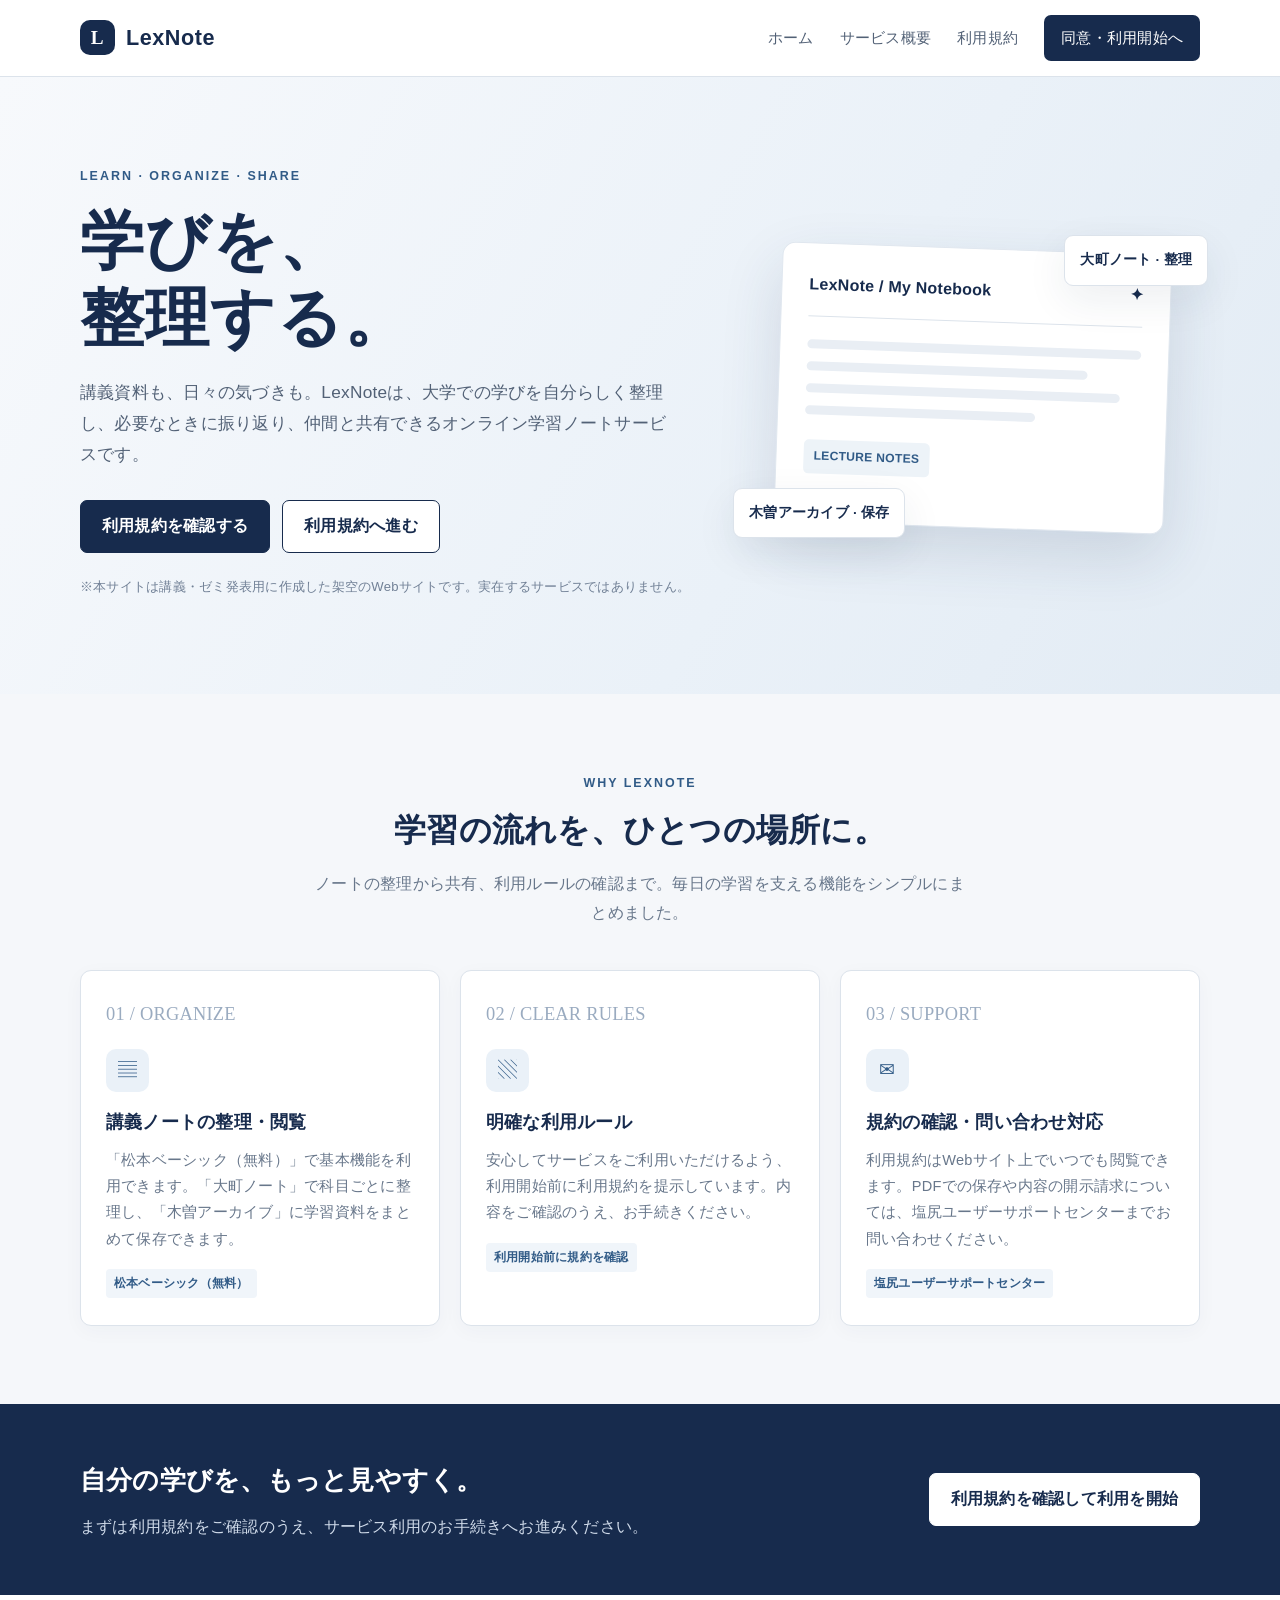
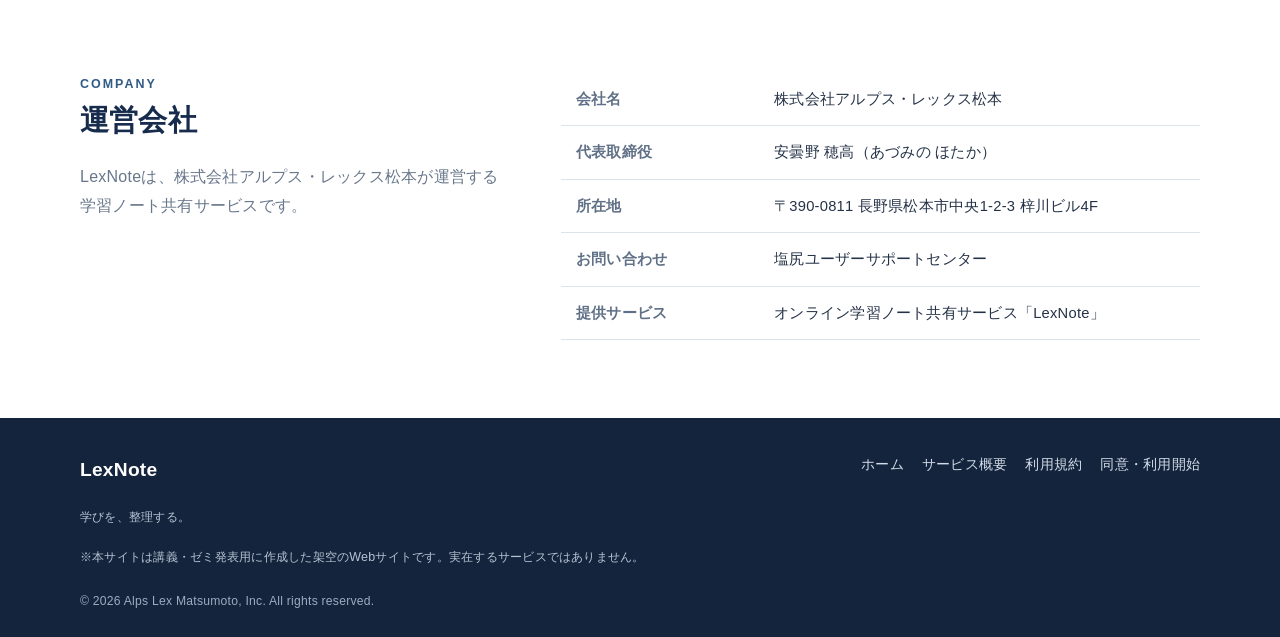
==== index.html @ 50edd8ef "Add files via upload" ====
<!doctype html>
<html lang="ja">
<head>
  <meta charset="utf-8">
  <meta name="viewport" content="width=device-width, initial-scale=1">
  <meta name="description" content="LexNoteは、講義資料や学習ノートを整理・共有できるオンライン学習ノートサービスです。">
  <title>LexNote｜学びを、整理する。</title>
  <link rel="stylesheet" href="./styles.css">
  <script src="./script.js" defer></script>
</head>
<body>
<header class="site-header">
  <div class="container header-inner">
    <a class="brand" href="./index.html" aria-label="LexNote ホーム"><span class="brand-mark">L</span><span>LexNote</span></a>
    <button class="menu-toggle" type="button" aria-expanded="false" aria-label="メニューを開く">メニュー</button>
    <nav class="nav" aria-label="メインナビゲーション">
      <a href="./index.html">ホーム</a><a href="#service">サービス概要</a><a href="./terms.html">利用規約</a><a class="nav-cta" href="./terms.html#consent">同意・利用開始へ</a>
    </nav>
  </div>
</header>

<main>
  <section class="hero">
    <div class="container hero-grid">
      <div>
        <div class="eyebrow">LEARN · ORGANIZE · SHARE</div>
        <h1>学びを、<br>整理する。</h1>
        <p class="hero-copy">講義資料も、日々の気づきも。LexNoteは、大学での学びを自分らしく整理し、必要なときに振り返り、仲間と共有できるオンライン学習ノートサービスです。</p>
        <div class="hero-actions">
          <a class="button button-primary" href="./terms.html">利用規約を確認する</a>
          <a class="button button-secondary" href="./terms.html#consent">利用規約へ進む</a>
        </div>
        <p class="hero-note">※本サイトは講義・ゼミ発表用に作成した架空のWebサイトです。実在するサービスではありません。</p>
      </div>
      <div class="hero-visual" aria-hidden="true">
        <div class="paper-card">
          <div class="paper-top"><span>LexNote / My Notebook</span><span>✦</span></div>
          <div class="paper-lines"><div class="paper-line"></div><div class="paper-line"></div><div class="paper-line"></div><div class="paper-line"></div></div>
          <span class="paper-tag">LECTURE NOTES</span>
        </div>
        <div class="float-chip chip-one">大町ノート · 整理</div>
        <div class="float-chip chip-two">木曽アーカイブ · 保存</div>
      </div>
    </div>
  </section>

  <section class="section" id="service">
    <div class="container">
      <div class="section-heading">
        <div class="eyebrow">WHY LEXNOTE</div>
        <h2>学習の流れを、ひとつの場所に。</h2>
        <p>ノートの整理から共有、利用ルールの確認まで。毎日の学習を支える機能をシンプルにまとめました。</p>
      </div>
      <div class="feature-grid">
        <article class="feature-card">
          <div class="feature-number">01 / ORGANIZE</div><div class="feature-icon">▤</div>
          <h3>講義ノートの整理・閲覧</h3>
          <p>「松本ベーシック（無料）」で基本機能を利用できます。「大町ノート」で科目ごとに整理し、「木曽アーカイブ」に学習資料をまとめて保存できます。</p>
          <span class="mini-label">松本ベーシック（無料）</span>
        </article>
        <article class="feature-card">
          <div class="feature-number">02 / CLEAR RULES</div><div class="feature-icon">▧</div>
          <h3>明確な利用ルール</h3>
          <p>安心してサービスをご利用いただけるよう、利用開始前に利用規約を提示しています。内容をご確認のうえ、お手続きください。</p>
          <span class="mini-label">利用開始前に規約を確認</span>
        </article>
        <article class="feature-card">
          <div class="feature-number">03 / SUPPORT</div><div class="feature-icon">✉</div>
          <h3>規約の確認・問い合わせ対応</h3>
          <p>利用規約はWebサイト上でいつでも閲覧できます。PDFでの保存や内容の開示請求については、塩尻ユーザーサポートセンターまでお問い合わせください。</p>
          <span class="mini-label">塩尻ユーザーサポートセンター</span>
        </article>
      </div>
    </div>
  </section>

  <section class="product-band">
    <div class="container product-band-inner">
      <div><h2>自分の学びを、もっと見やすく。</h2><p>まずは利用規約をご確認のうえ、サービス利用のお手続きへお進みください。</p></div>
      <a class="button" href="./terms.html#consent">利用規約を確認して利用を開始</a>
    </div>
  </section>

  <section class="section company">
    <div class="container company-grid">
      <div><div class="eyebrow">COMPANY</div><h2>運営会社</h2><p class="company-intro">LexNoteは、株式会社アルプス・レックス松本が運営する学習ノート共有サービスです。</p></div>
      <table class="company-table" aria-label="運営会社概要">
        <tr><th>会社名</th><td>株式会社アルプス・レックス松本</td></tr>
        <tr><th>代表取締役</th><td>安曇野 穂高（あづみの ほたか）</td></tr>
        <tr><th>所在地</th><td>〒390-0811 長野県松本市中央1-2-3 梓川ビル4F</td></tr>
        <tr><th>お問い合わせ</th><td>塩尻ユーザーサポートセンター</td></tr>
        <tr><th>提供サービス</th><td>オンライン学習ノート共有サービス「LexNote」</td></tr>
      </table>
    </div>
  </section>
</main>

<footer class="site-footer">
  <div class="container">
    <div class="footer-inner">
      <div><div class="footer-brand">LexNote</div><div class="footer-note">学びを、整理する。</div></div>
      <div class="footer-links"><a href="./index.html">ホーム</a><a href="#service">サービス概要</a><a href="./terms.html">利用規約</a><a href="./terms.html#consent">同意・利用開始</a></div>
    </div>
    <p class="footer-note">※本サイトは講義・ゼミ発表用に作成した架空のWebサイトです。実在するサービスではありません。</p>
    <div class="copyright">© 2026 Alps Lex Matsumoto, Inc. All rights reserved.</div>
  </div>
</footer>
</body>
</html>
---- styles.css ----
:root {
  --navy: #172b4d;
  --blue: #315b87;
  --sky: #eaf1f8;
  --ink: #243247;
  --muted: #68778b;
  --line: #dce3eb;
  --paper: #ffffff;
  --bg: #f5f7fa;
  --accent: #c28a43;
  --shadow: 0 14px 40px rgba(25, 45, 73, .08);
}
* { box-sizing: border-box; }
html { scroll-behavior: smooth; }
body {
  margin: 0; color: var(--ink); background: var(--bg);
  font-family: -apple-system, BlinkMacSystemFont, "Segoe UI", "Noto Sans JP",
    "Hiragino Kaku Gothic ProN", Meiryo, sans-serif;
  line-height: 1.8; letter-spacing: .015em;
}
a { color: inherit; text-decoration: none; }
a:hover { color: var(--blue); }
.container { width: min(1120px, calc(100% - 40px)); margin: 0 auto; }
.site-header {
  background: rgba(255,255,255,.96); border-bottom: 1px solid var(--line);
  position: sticky; top: 0; z-index: 20; backdrop-filter: blur(12px);
}
.header-inner { min-height: 76px; display:flex; align-items:center; justify-content:space-between; gap:24px; }
.brand { display:flex; align-items:center; gap:11px; color:var(--navy); font-weight:800; font-size:1.35rem; letter-spacing:.025em; }
.brand-mark { width:35px; height:35px; display:grid; place-items:center; color:white; background:var(--navy); border-radius:10px; font-family:Georgia,serif; font-size:1.2rem; }
.nav { display:flex; align-items:center; gap:26px; font-size:.91rem; color:#526176; }
.nav a { padding:8px 0; }
.nav .nav-cta { color:white; background:var(--navy); padding:10px 17px; border-radius:7px; }
.menu-toggle { display:none; border:1px solid var(--line); background:white; border-radius:7px; padding:8px 11px; color:var(--navy); }
.notice { color:#526176; background:#f0f4f8; border:1px solid #dce5ee; padding:11px 15px; border-radius:7px; font-size:.83rem; }
.hero { background:linear-gradient(120deg,#f7f9fc 0%,#eaf1f8 62%,#e2ebf4 100%); padding:88px 0 82px; overflow:hidden; }
.hero-grid { display:grid; grid-template-columns:1.15fr .85fr; align-items:center; gap:50px; }
.eyebrow { color:var(--blue); font-size:.78rem; font-weight:800; letter-spacing:.16em; text-transform:uppercase; }
h1 { color:var(--navy); font-size:clamp(2.5rem,5vw,4.25rem); line-height:1.2; letter-spacing:.015em; margin:16px 0 20px; }
.hero-copy { max-width:590px; color:#526176; font-size:1.08rem; }
.hero-actions { display:flex; flex-wrap:wrap; gap:12px; margin:30px 0 22px; }
.button { display:inline-flex; justify-content:center; align-items:center; min-height:48px; padding:11px 21px; border-radius:7px; font-weight:700; border:1px solid var(--navy); transition:.2s ease; cursor:pointer; font:inherit; font-weight:700; }
.button-primary { background:var(--navy); color:white; }
.button-primary:hover { background:#25446e; color:white; transform:translateY(-1px); }
.button-secondary { color:var(--navy); background:white; }
.button-secondary:hover { background:#f5f8fb; }
.hero-note { font-size:.82rem; color:#718096; }
.hero-visual { min-height:350px; position:relative; display:grid; place-items:center; }
.paper-card { position:relative; width:min(100%,390px); min-height:280px; padding:27px; background:white; border:1px solid #e0e7ef; border-radius:13px; box-shadow:0 24px 60px rgba(35,60,91,.14); transform:rotate(2deg); }
.paper-top { display:flex; justify-content:space-between; align-items:center; border-bottom:1px solid var(--line); padding-bottom:16px; color:var(--navy); font-weight:800; }
.paper-lines { margin-top:23px; display:grid; gap:13px; }
.paper-line { height:9px; border-radius:8px; background:#e9eef4; }
.paper-line:nth-child(2) { width:84%; }.paper-line:nth-child(3) { width:94%; }.paper-line:nth-child(4) { width:69%; }
.paper-tag { display:inline-block; margin-top:25px; padding:6px 10px; background:#edf3f8; color:var(--blue); border-radius:5px; font-size:.76rem; font-weight:700; }
.float-chip { position:absolute; background:white; border:1px solid var(--line); border-radius:9px; padding:12px 15px; box-shadow:var(--shadow); color:var(--navy); font-size:.85rem; font-weight:700; }
.chip-one { top:22px; right:-8px; }.chip-two { bottom:25px; left:-12px; }
.section { padding:78px 0; }
.section-heading { text-align:center; margin:0 auto 42px; max-width:650px; }
.section-heading h2 { color:var(--navy); font-size:2rem; margin:8px 0 10px; }
.section-heading p { color:var(--muted); margin:0; }
.feature-grid { display:grid; grid-template-columns:repeat(3,1fr); gap:20px; }
.feature-card { background:white; border:1px solid var(--line); border-radius:11px; padding:27px 25px; box-shadow:0 5px 20px rgba(28,48,75,.035); }
.feature-number { color:#9aabc0; font-family:Georgia,serif; font-size:1.15rem; }
.feature-icon { width:43px; height:43px; display:grid; place-items:center; border-radius:10px; background:var(--sky); color:var(--blue); margin:18px 0 14px; font-size:1.2rem; }
.feature-card h3 { color:var(--navy); margin:0 0 9px; font-size:1.12rem; }
.feature-card p { color:var(--muted); font-size:.91rem; margin:0; }
.feature-card .mini-label { display:inline-block; margin-top:17px; color:var(--blue); background:#f0f5fa; border-radius:4px; padding:4px 8px; font-size:.75rem; font-weight:700; }
.product-band { background:var(--navy); color:white; padding:53px 0; }
.product-band-inner { display:flex; align-items:center; justify-content:space-between; gap:30px; }
.product-band h2 { margin:0 0 8px; font-size:1.65rem; }.product-band p { margin:0; color:#d0dbea; }
.product-band .button { background:white; color:var(--navy); border-color:white; white-space:nowrap; }
.company { background:white; }
.company-grid { display:grid; grid-template-columns:.8fr 1.2fr; gap:55px; align-items:start; }
.company h2 { color:var(--navy); font-size:1.8rem; margin:0 0 12px; }
.company-intro { color:var(--muted); }
.company-table { width:100%; border-collapse:collapse; font-size:.92rem; }
.company-table th,.company-table td { padding:13px 15px; border-bottom:1px solid var(--line); text-align:left; vertical-align:top; }
.company-table th { width:31%; color:#607086; font-weight:600; }
.site-footer { background:#14243d; color:#d3dce8; padding:35px 0 25px; }
.footer-inner { display:flex; justify-content:space-between; gap:30px; align-items:flex-start; }
.footer-brand { color:white; font-size:1.2rem; font-weight:800; }
.footer-links { display:flex; flex-wrap:wrap; gap:18px; font-size:.85rem; }
.footer-note { color:#b7c3d2; font-size:.78rem; margin:18px 0 0; }
.copyright { color:#9cacc0; font-size:.76rem; margin-top:22px; }
.page-hero { background:linear-gradient(120deg,#f3f6fa,#e8eff6); padding:46px 0 38px; border-bottom:1px solid var(--line); }
.page-hero h1 { font-size:2.3rem; margin:5px 0 8px; }
.breadcrumb { font-size:.8rem; color:#75849a; margin-bottom:13px; }
.terms-wrap { padding:38px 0 76px; }
.terms-layout { display:grid; grid-template-columns:245px minmax(0,1fr); gap:25px; align-items:start; }
.terms-sidebar { position:sticky; top:100px; background:white; border:1px solid var(--line); border-radius:9px; padding:19px; }
.terms-sidebar h2 { font-size:.9rem; color:var(--navy); margin:0 0 12px; }
.terms-sidebar a { display:block; padding:5px 0; font-size:.82rem; color:#65758a; }
.terms-sidebar a:hover { color:var(--blue); }
.terms-document { background:white; border:1px solid var(--line); border-radius:9px; padding:clamp(22px,4vw,48px); box-shadow:0 5px 24px rgba(28,48,75,.035); }
.terms-intro { color:#5f6f84; font-size:.91rem; border-bottom:1px solid var(--line); padding-bottom:23px; margin-bottom:27px; }
.terms-meta { display:flex; flex-wrap:wrap; gap:12px 28px; color:#69798d; font-size:.82rem; margin-top:15px; }
.terms-article { margin:0 0 27px; scroll-margin-top:105px; }
.terms-article h2 { font-size:1.08rem; color:var(--navy); margin:0 0 12px; padding:0 0 9px; border-bottom:1px solid #e7ecf2; }
.terms-article p { font-size:.91rem; margin:8px 0; line-height:2; text-align:justify; }
.terms-article ol { padding-left:1.6em; margin:7px 0; }
.terms-article li { font-size:.91rem; line-height:2; padding-left:3px; margin:4px 0; text-align:justify; }
.consent-box { margin-top:42px; border:1px solid #cbd8e5; background:#f7f9fc; border-radius:10px; padding:26px; scroll-margin-top:100px; }
.consent-box h2 { margin:0 0 9px; color:var(--navy); font-size:1.2rem; }
.consent-copy { color:#586a80; font-size:.9rem; margin:0 0 17px; }
.consent-row { display:flex; flex-wrap:wrap; gap:17px; align-items:center; }
.check-label { display:flex; align-items:flex-start; gap:10px; font-size:.9rem; font-weight:600; cursor:pointer; }
.check-label input { width:19px; height:19px; margin:3px 0 0; accent-color:var(--navy); flex:0 0 auto; }
.consent-message { display:none; margin-top:17px; padding:12px 14px; border-radius:6px; font-size:.88rem; }
.consent-message.is-visible { display:block; }
.consent-message.is-error { background:#fff1ef; color:#a43e32; border:1px solid #f0c9c3; }
.consent-message.is-success { background:#edf7f0; color:#28613d; border:1px solid #c8e5d0; }
.small-print { color:#7b899a; font-size:.78rem; margin:14px 0 0; }
@media (max-width: 800px) {
  .nav { gap:15px; font-size:.84rem; }
  .hero-grid { grid-template-columns:1fr; gap:20px; }
  .hero { padding:65px 0 48px; }.hero-visual { min-height:300px; }
  .feature-grid { grid-template-columns:1fr; }
  .company-grid { grid-template-columns:1fr; gap:20px; }
  .terms-layout { grid-template-columns:1fr; }
  .terms-sidebar { position:static; display:grid; grid-template-columns:repeat(2,1fr); gap:0 15px; }
  .terms-sidebar h2 { grid-column:1/-1; }
}
@media (max-width: 620px) {
  .container { width:min(100% - 28px,1120px); }
  .header-inner { min-height:66px; flex-wrap:wrap; padding:10px 0; }
  .menu-toggle { display:block; }
  .nav { display:none; width:100%; flex-direction:column; align-items:stretch; gap:4px; padding:8px 0 12px; }
  .nav.is-open { display:flex; }
  .nav a { padding:9px 5px; }.nav .nav-cta { text-align:center; }
  .hero { padding:51px 0 43px; }.hero-visual { min-height:270px; }
  .paper-card { width:88%; min-height:240px; padding:21px; }.chip-one { right:0; }.chip-two { left:0; }
  .section { padding:57px 0; }.section-heading h2 { font-size:1.65rem; }
  .product-band-inner,.footer-inner { flex-direction:column; align-items:flex-start; }
  .product-band .button { white-space:normal; }
  .page-hero h1 { font-size:1.85rem; }
  .terms-sidebar { grid-template-columns:1fr 1fr; padding:15px; }
  .terms-document { padding:20px 17px; }
  .terms-article p,.terms-article li { font-size:.88rem; }
  .consent-row { align-items:stretch; flex-direction:column; }
  .consent-row .button { width:100%; }
}
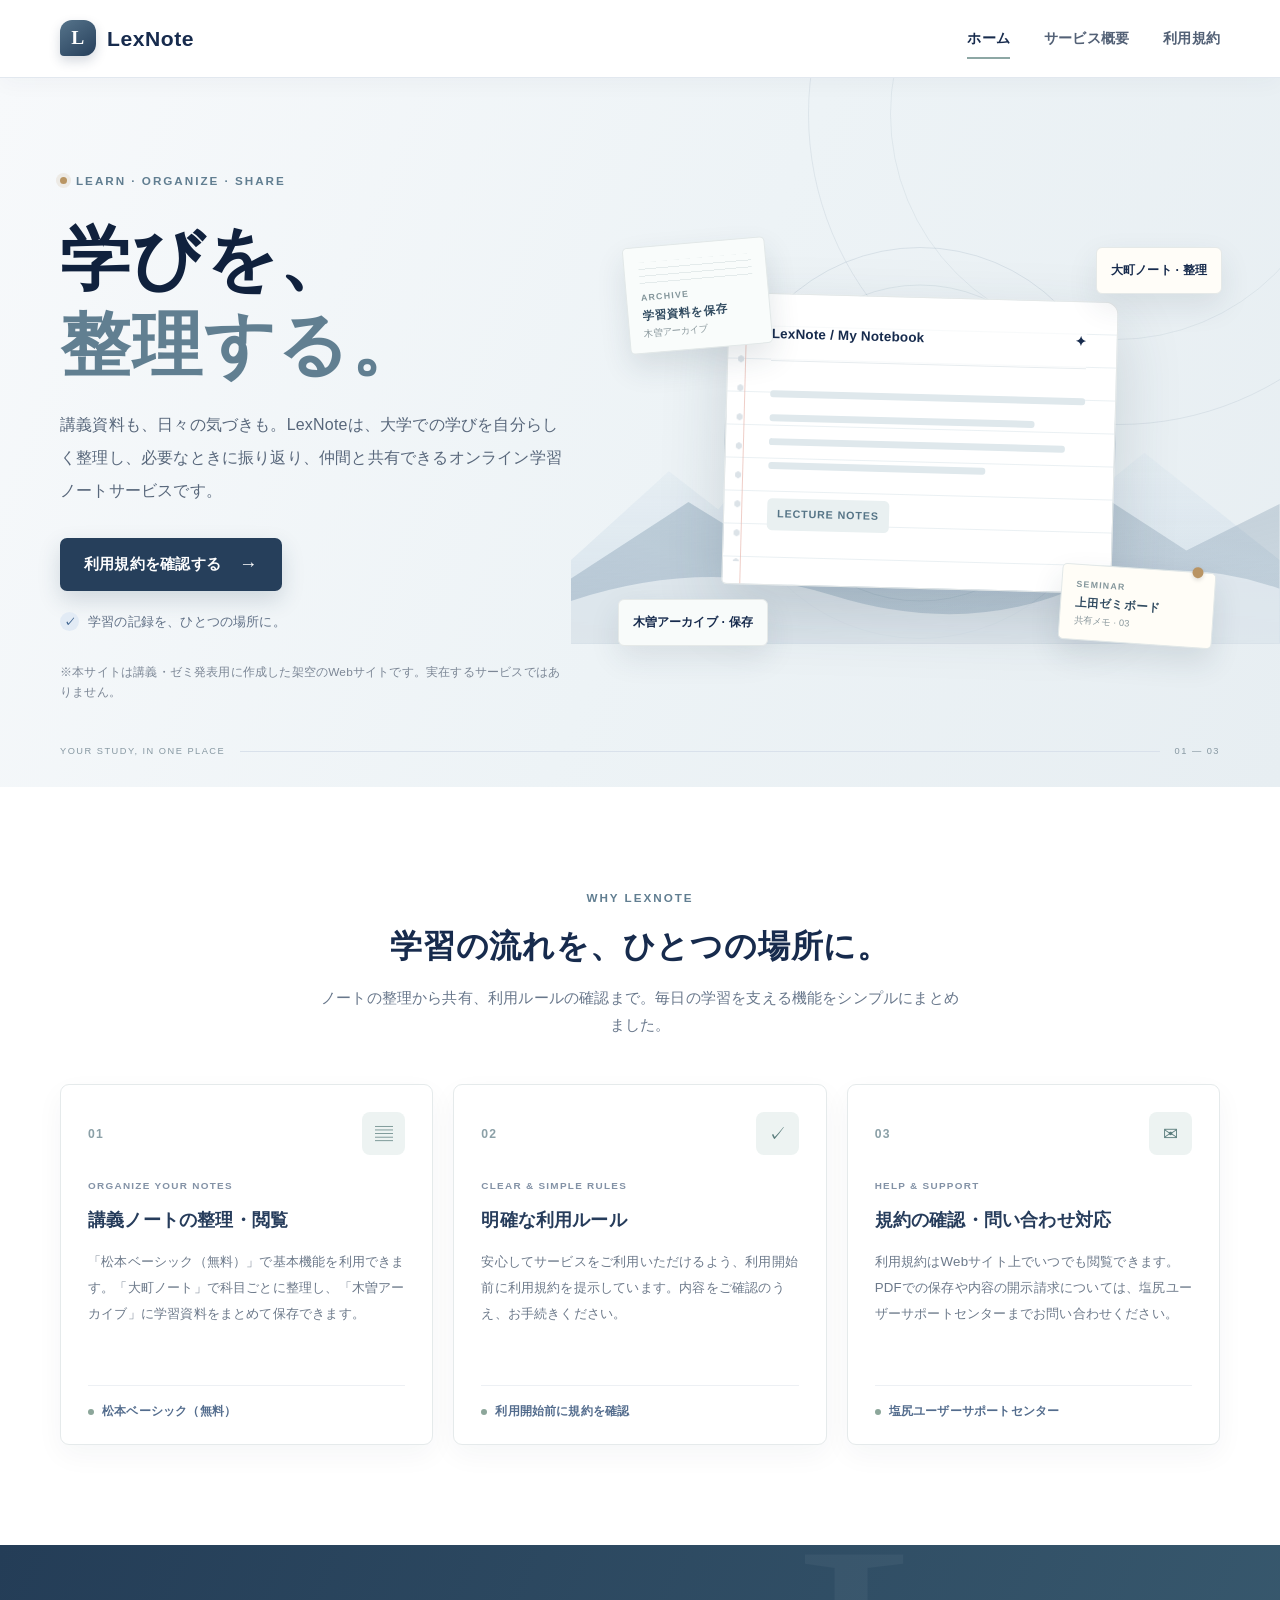
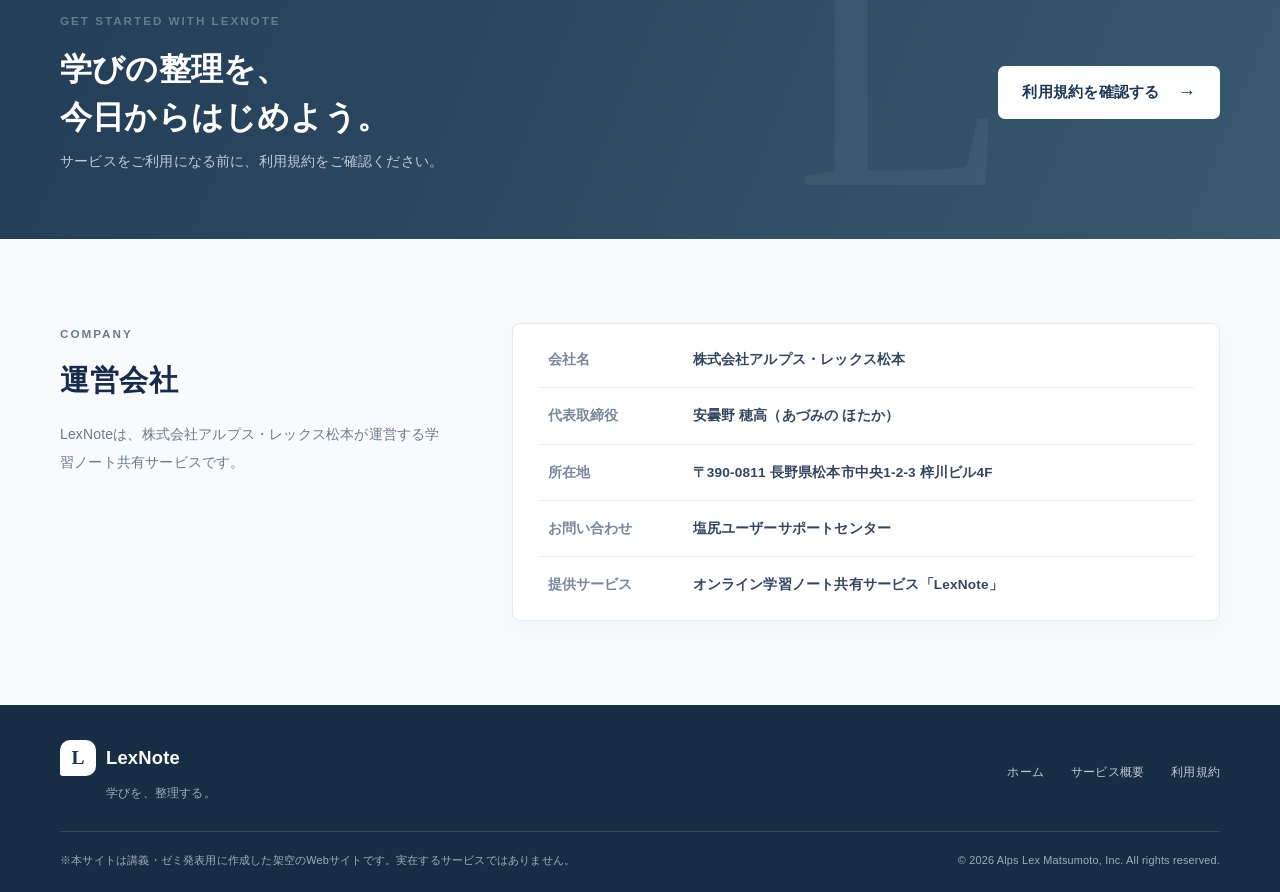
==== commit 6a3901c4: "Add files via upload" ====
--- a/index.html
+++ b/index.html
@@ -3,6 +3,7 @@
 <head>
   <meta charset="utf-8">
   <meta name="viewport" content="width=device-width, initial-scale=1">
+  <meta name="theme-color" content="#172b4d">
   <meta name="description" content="LexNoteは、講義資料や学習ノートを整理・共有できるオンライン学習ノートサービスです。">
   <title>LexNote｜学びを、整理する。</title>
   <link rel="stylesheet" href="./styles.css">
@@ -11,10 +12,16 @@
 <body>
 <header class="site-header">
   <div class="container header-inner">
-    <a class="brand" href="./index.html" aria-label="LexNote ホーム"><span class="brand-mark">L</span><span>LexNote</span></a>
-    <button class="menu-toggle" type="button" aria-expanded="false" aria-label="メニューを開く">メニュー</button>
-    <nav class="nav" aria-label="メインナビゲーション">
-      <a href="./index.html">ホーム</a><a href="#service">サービス概要</a><a href="./terms.html">利用規約</a><a class="nav-cta" href="./terms.html#consent">同意・利用開始へ</a>
+    <a class="brand" href="./index.html" aria-label="LexNote ホーム">
+      <span class="brand-mark" aria-hidden="true">L</span><span>LexNote</span>
+    </a>
+    <button class="menu-toggle" type="button" aria-expanded="false" aria-controls="primary-nav" aria-label="メニューを開く">
+      <span></span><span></span><span></span>
+    </button>
+    <nav class="nav" id="primary-nav" aria-label="メインナビゲーション">
+      <a class="active" href="./index.html">ホーム</a>
+      <a href="#service">サービス概要</a>
+      <a href="./terms.html">利用規約</a>
     </nav>
   </div>
 </header>
@@ -22,87 +29,108 @@
 <main>
   <section class="hero">
     <div class="container hero-grid">
-      <div>
-        <div class="eyebrow">LEARN · ORGANIZE · SHARE</div>
-        <h1>学びを、<br>整理する。</h1>
+      <div class="hero-content">
+        <div class="eyebrow"><span class="eyebrow-dot"></span> LEARN · ORGANIZE · SHARE</div>
+        <h1>学びを、<br><span>整理する。</span></h1>
         <p class="hero-copy">講義資料も、日々の気づきも。LexNoteは、大学での学びを自分らしく整理し、必要なときに振り返り、仲間と共有できるオンライン学習ノートサービスです。</p>
         <div class="hero-actions">
-          <a class="button button-primary" href="./terms.html">利用規約を確認する</a>
-          <a class="button button-secondary" href="./terms.html#consent">利用規約へ進む</a>
+          <a class="button button-primary" href="./terms.html">利用規約を確認する <span aria-hidden="true">→</span></a>
         </div>
+        <div class="hero-trust"><span class="trust-icon">✓</span><span>学習の記録を、ひとつの場所に。</span></div>
         <p class="hero-note">※本サイトは講義・ゼミ発表用に作成した架空のWebサイトです。実在するサービスではありません。</p>
       </div>
+
       <div class="hero-visual" aria-hidden="true">
+        <svg class="mountain-art" viewBox="0 0 760 390" role="presentation" focusable="false" aria-hidden="true">
+          <defs>
+            <linearGradient id="mountainSky" x1="0" y1="0" x2="0" y2="1"><stop offset="0" stop-color="#dce8f2" stop-opacity=".18"/><stop offset="1" stop-color="#b9cddd" stop-opacity=".52"/></linearGradient>
+            <linearGradient id="mountainFront" x1="0" y1="0" x2="1" y2="1"><stop offset="0" stop-color="#829eb5" stop-opacity=".48"/><stop offset="1" stop-color="#58758e" stop-opacity=".2"/></linearGradient>
+          </defs>
+          <path d="M0 300 105 205 158 246 270 105 355 210 430 145 535 250 615 185 760 300V390H0Z" fill="url(#mountainSky)"/>
+          <path d="m208 166 62-61 49 60-34-15-17 19-18-13-17 17z" fill="#fff" opacity=".76"/>
+          <path d="M0 320 126 238 204 286 330 190 430 278 540 212 660 290 760 240V390H0Z" fill="url(#mountainFront)"/>
+          <path d="M0 344q145-48 280-6t250-3 230-4v59H0Z" fill="#e7eef3" opacity=".78"/>
+        </svg>
         <div class="paper-card">
           <div class="paper-top"><span>LexNote / My Notebook</span><span>✦</span></div>
           <div class="paper-lines"><div class="paper-line"></div><div class="paper-line"></div><div class="paper-line"></div><div class="paper-line"></div></div>
           <span class="paper-tag">LECTURE NOTES</span>
         </div>
+        <div class="mini-note mini-note-one"><span class="mini-note-pin"></span><small>SEMINAR</small><strong>上田ゼミボード</strong><i>共有メモ · 03</i></div>
+        <div class="mini-note mini-note-two"><span class="mini-note-lines"></span><small>ARCHIVE</small><strong>学習資料を保存</strong><i>木曽アーカイブ</i></div>
         <div class="float-chip chip-one">大町ノート · 整理</div>
         <div class="float-chip chip-two">木曽アーカイブ · 保存</div>
       </div>
     </div>
+    <div class="hero-bottom container"><span>YOUR STUDY, IN ONE PLACE</span><span class="hero-bottom-line"></span><span>01 — 03</span></div>
   </section>
 
-  <section class="section" id="service">
+  <section class="section service-section" id="service">
     <div class="container">
       <div class="section-heading">
         <div class="eyebrow">WHY LEXNOTE</div>
-        <h2>学習の流れを、ひとつの場所に。</h2>
+        <h2>学習の流れを、<br class="mobile-break">ひとつの場所に。</h2>
         <p>ノートの整理から共有、利用ルールの確認まで。毎日の学習を支える機能をシンプルにまとめました。</p>
       </div>
       <div class="feature-grid">
         <article class="feature-card">
-          <div class="feature-number">01 / ORGANIZE</div><div class="feature-icon">▤</div>
+          <div class="feature-top"><span class="feature-number">01</span><span class="feature-icon">▤</span></div>
+          <div class="feature-kicker">ORGANIZE YOUR NOTES</div>
           <h3>講義ノートの整理・閲覧</h3>
           <p>「松本ベーシック（無料）」で基本機能を利用できます。「大町ノート」で科目ごとに整理し、「木曽アーカイブ」に学習資料をまとめて保存できます。</p>
-          <span class="mini-label">松本ベーシック（無料）</span>
+          <div class="feature-footer"><span class="feature-dot"></span> 松本ベーシック（無料）</div>
         </article>
         <article class="feature-card">
-          <div class="feature-number">02 / CLEAR RULES</div><div class="feature-icon">▧</div>
+          <div class="feature-top"><span class="feature-number">02</span><span class="feature-icon">✓</span></div>
+          <div class="feature-kicker">CLEAR & SIMPLE RULES</div>
           <h3>明確な利用ルール</h3>
           <p>安心してサービスをご利用いただけるよう、利用開始前に利用規約を提示しています。内容をご確認のうえ、お手続きください。</p>
-          <span class="mini-label">利用開始前に規約を確認</span>
+          <div class="feature-footer"><span class="feature-dot"></span> 利用開始前に規約を確認</div>
         </article>
         <article class="feature-card">
-          <div class="feature-number">03 / SUPPORT</div><div class="feature-icon">✉</div>
+          <div class="feature-top"><span class="feature-number">03</span><span class="feature-icon">✉</span></div>
+          <div class="feature-kicker">HELP & SUPPORT</div>
           <h3>規約の確認・問い合わせ対応</h3>
           <p>利用規約はWebサイト上でいつでも閲覧できます。PDFでの保存や内容の開示請求については、塩尻ユーザーサポートセンターまでお問い合わせください。</p>
-          <span class="mini-label">塩尻ユーザーサポートセンター</span>
+          <div class="feature-footer"><span class="feature-dot"></span> 塩尻ユーザーサポートセンター</div>
         </article>
       </div>
     </div>
   </section>
 
-  <section class="product-band">
-    <div class="container product-band-inner">
-      <div><h2>自分の学びを、もっと見やすく。</h2><p>まずは利用規約をご確認のうえ、サービス利用のお手続きへお進みください。</p></div>
-      <a class="button" href="./terms.html#consent">利用規約を確認して利用を開始</a>
+  <section class="cta-section">
+    <div class="container cta-inner">
+      <div><div class="eyebrow eyebrow-light">GET STARTED WITH LEXNOTE</div><h2>学びの整理を、<br>今日からはじめよう。</h2><p>サービスをご利用になる前に、利用規約をご確認ください。</p></div>
+      <a class="button button-white" href="./terms.html">利用規約を確認する <span aria-hidden="true">→</span></a>
+      <div class="cta-decoration" aria-hidden="true">L</div>
     </div>
   </section>
 
-  <section class="section company">
+  <section class="section company-section" id="company">
     <div class="container company-grid">
-      <div><div class="eyebrow">COMPANY</div><h2>運営会社</h2><p class="company-intro">LexNoteは、株式会社アルプス・レックス松本が運営する学習ノート共有サービスです。</p></div>
-      <table class="company-table" aria-label="運営会社概要">
-        <tr><th>会社名</th><td>株式会社アルプス・レックス松本</td></tr>
-        <tr><th>代表取締役</th><td>安曇野 穂高（あづみの ほたか）</td></tr>
-        <tr><th>所在地</th><td>〒390-0811 長野県松本市中央1-2-3 梓川ビル4F</td></tr>
-        <tr><th>お問い合わせ</th><td>塩尻ユーザーサポートセンター</td></tr>
-        <tr><th>提供サービス</th><td>オンライン学習ノート共有サービス「LexNote」</td></tr>
-      </table>
+      <div class="company-heading"><div class="eyebrow">COMPANY</div><h2>運営会社</h2><p>LexNoteは、株式会社アルプス・レックス松本が運営する学習ノート共有サービスです。</p></div>
+      <div class="company-table-wrap">
+        <table class="company-table" aria-label="運営会社概要">
+          <tbody>
+            <tr><th scope="row">会社名</th><td>株式会社アルプス・レックス松本</td></tr>
+            <tr><th scope="row">代表取締役</th><td>安曇野 穂高（あづみの ほたか）</td></tr>
+            <tr><th scope="row">所在地</th><td>〒390-0811 長野県松本市中央1-2-3 梓川ビル4F</td></tr>
+            <tr><th scope="row">お問い合わせ</th><td>塩尻ユーザーサポートセンター</td></tr>
+            <tr><th scope="row">提供サービス</th><td>オンライン学習ノート共有サービス「LexNote」</td></tr>
+          </tbody>
+        </table>
+      </div>
     </div>
   </section>
 </main>
 
 <footer class="site-footer">
   <div class="container">
-    <div class="footer-inner">
-      <div><div class="footer-brand">LexNote</div><div class="footer-note">学びを、整理する。</div></div>
-      <div class="footer-links"><a href="./index.html">ホーム</a><a href="#service">サービス概要</a><a href="./terms.html">利用規約</a><a href="./terms.html#consent">同意・利用開始</a></div>
+    <div class="footer-main">
+      <div><a class="footer-brand" href="./index.html"><span class="brand-mark">L</span> LexNote</a><p class="footer-tagline">学びを、整理する。</p></div>
+      <div class="footer-links"><a href="./index.html">ホーム</a><a href="./index.html#service">サービス概要</a><a href="./terms.html">利用規約</a></div>
     </div>
-    <p class="footer-note">※本サイトは講義・ゼミ発表用に作成した架空のWebサイトです。実在するサービスではありません。</p>
-    <div class="copyright">© 2026 Alps Lex Matsumoto, Inc. All rights reserved.</div>
+    <div class="footer-bottom"><p>※本サイトは講義・ゼミ発表用に作成した架空のWebサイトです。実在するサービスではありません。</p><span>© 2026 Alps Lex Matsumoto, Inc. All rights reserved.</span></div>
   </div>
 </footer>
 </body>
--- a/styles.css
+++ b/styles.css
@@ -1,141 +1,259 @@
 :root {
-  --navy: #172b4d;
-  --blue: #315b87;
-  --sky: #eaf1f8;
-  --ink: #243247;
-  --muted: #68778b;
-  --line: #dce3eb;
-  --paper: #ffffff;
-  --bg: #f5f7fa;
-  --accent: #c28a43;
-  --shadow: 0 14px 40px rgba(25, 45, 73, .08);
-}
-* { box-sizing: border-box; }
-html { scroll-behavior: smooth; }
-body {
-  margin: 0; color: var(--ink); background: var(--bg);
-  font-family: -apple-system, BlinkMacSystemFont, "Segoe UI", "Noto Sans JP",
-    "Hiragino Kaku Gothic ProN", Meiryo, sans-serif;
-  line-height: 1.8; letter-spacing: .015em;
-}
-a { color: inherit; text-decoration: none; }
-a:hover { color: var(--blue); }
-.container { width: min(1120px, calc(100% - 40px)); margin: 0 auto; }
-.site-header {
-  background: rgba(255,255,255,.96); border-bottom: 1px solid var(--line);
-  position: sticky; top: 0; z-index: 20; backdrop-filter: blur(12px);
-}
-.header-inner { min-height: 76px; display:flex; align-items:center; justify-content:space-between; gap:24px; }
-.brand { display:flex; align-items:center; gap:11px; color:var(--navy); font-weight:800; font-size:1.35rem; letter-spacing:.025em; }
-.brand-mark { width:35px; height:35px; display:grid; place-items:center; color:white; background:var(--navy); border-radius:10px; font-family:Georgia,serif; font-size:1.2rem; }
-.nav { display:flex; align-items:center; gap:26px; font-size:.91rem; color:#526176; }
-.nav a { padding:8px 0; }
-.nav .nav-cta { color:white; background:var(--navy); padding:10px 17px; border-radius:7px; }
-.menu-toggle { display:none; border:1px solid var(--line); background:white; border-radius:7px; padding:8px 11px; color:var(--navy); }
-.notice { color:#526176; background:#f0f4f8; border:1px solid #dce5ee; padding:11px 15px; border-radius:7px; font-size:.83rem; }
-.hero { background:linear-gradient(120deg,#f7f9fc 0%,#eaf1f8 62%,#e2ebf4 100%); padding:88px 0 82px; overflow:hidden; }
-.hero-grid { display:grid; grid-template-columns:1.15fr .85fr; align-items:center; gap:50px; }
-.eyebrow { color:var(--blue); font-size:.78rem; font-weight:800; letter-spacing:.16em; text-transform:uppercase; }
-h1 { color:var(--navy); font-size:clamp(2.5rem,5vw,4.25rem); line-height:1.2; letter-spacing:.015em; margin:16px 0 20px; }
-.hero-copy { max-width:590px; color:#526176; font-size:1.08rem; }
-.hero-actions { display:flex; flex-wrap:wrap; gap:12px; margin:30px 0 22px; }
-.button { display:inline-flex; justify-content:center; align-items:center; min-height:48px; padding:11px 21px; border-radius:7px; font-weight:700; border:1px solid var(--navy); transition:.2s ease; cursor:pointer; font:inherit; font-weight:700; }
-.button-primary { background:var(--navy); color:white; }
-.button-primary:hover { background:#25446e; color:white; transform:translateY(-1px); }
-.button-secondary { color:var(--navy); background:white; }
-.button-secondary:hover { background:#f5f8fb; }
-.hero-note { font-size:.82rem; color:#718096; }
-.hero-visual { min-height:350px; position:relative; display:grid; place-items:center; }
-.paper-card { position:relative; width:min(100%,390px); min-height:280px; padding:27px; background:white; border:1px solid #e0e7ef; border-radius:13px; box-shadow:0 24px 60px rgba(35,60,91,.14); transform:rotate(2deg); }
-.paper-top { display:flex; justify-content:space-between; align-items:center; border-bottom:1px solid var(--line); padding-bottom:16px; color:var(--navy); font-weight:800; }
-.paper-lines { margin-top:23px; display:grid; gap:13px; }
-.paper-line { height:9px; border-radius:8px; background:#e9eef4; }
-.paper-line:nth-child(2) { width:84%; }.paper-line:nth-child(3) { width:94%; }.paper-line:nth-child(4) { width:69%; }
-.paper-tag { display:inline-block; margin-top:25px; padding:6px 10px; background:#edf3f8; color:var(--blue); border-radius:5px; font-size:.76rem; font-weight:700; }
-.float-chip { position:absolute; background:white; border:1px solid var(--line); border-radius:9px; padding:12px 15px; box-shadow:var(--shadow); color:var(--navy); font-size:.85rem; font-weight:700; }
-.chip-one { top:22px; right:-8px; }.chip-two { bottom:25px; left:-12px; }
-.section { padding:78px 0; }
-.section-heading { text-align:center; margin:0 auto 42px; max-width:650px; }
-.section-heading h2 { color:var(--navy); font-size:2rem; margin:8px 0 10px; }
-.section-heading p { color:var(--muted); margin:0; }
-.feature-grid { display:grid; grid-template-columns:repeat(3,1fr); gap:20px; }
-.feature-card { background:white; border:1px solid var(--line); border-radius:11px; padding:27px 25px; box-shadow:0 5px 20px rgba(28,48,75,.035); }
-.feature-number { color:#9aabc0; font-family:Georgia,serif; font-size:1.15rem; }
-.feature-icon { width:43px; height:43px; display:grid; place-items:center; border-radius:10px; background:var(--sky); color:var(--blue); margin:18px 0 14px; font-size:1.2rem; }
-.feature-card h3 { color:var(--navy); margin:0 0 9px; font-size:1.12rem; }
-.feature-card p { color:var(--muted); font-size:.91rem; margin:0; }
-.feature-card .mini-label { display:inline-block; margin-top:17px; color:var(--blue); background:#f0f5fa; border-radius:4px; padding:4px 8px; font-size:.75rem; font-weight:700; }
-.product-band { background:var(--navy); color:white; padding:53px 0; }
-.product-band-inner { display:flex; align-items:center; justify-content:space-between; gap:30px; }
-.product-band h2 { margin:0 0 8px; font-size:1.65rem; }.product-band p { margin:0; color:#d0dbea; }
-.product-band .button { background:white; color:var(--navy); border-color:white; white-space:nowrap; }
-.company { background:white; }
-.company-grid { display:grid; grid-template-columns:.8fr 1.2fr; gap:55px; align-items:start; }
-.company h2 { color:var(--navy); font-size:1.8rem; margin:0 0 12px; }
-.company-intro { color:var(--muted); }
-.company-table { width:100%; border-collapse:collapse; font-size:.92rem; }
-.company-table th,.company-table td { padding:13px 15px; border-bottom:1px solid var(--line); text-align:left; vertical-align:top; }
-.company-table th { width:31%; color:#607086; font-weight:600; }
-.site-footer { background:#14243d; color:#d3dce8; padding:35px 0 25px; }
-.footer-inner { display:flex; justify-content:space-between; gap:30px; align-items:flex-start; }
-.footer-brand { color:white; font-size:1.2rem; font-weight:800; }
-.footer-links { display:flex; flex-wrap:wrap; gap:18px; font-size:.85rem; }
-.footer-note { color:#b7c3d2; font-size:.78rem; margin:18px 0 0; }
-.copyright { color:#9cacc0; font-size:.76rem; margin-top:22px; }
-.page-hero { background:linear-gradient(120deg,#f3f6fa,#e8eff6); padding:46px 0 38px; border-bottom:1px solid var(--line); }
-.page-hero h1 { font-size:2.3rem; margin:5px 0 8px; }
-.breadcrumb { font-size:.8rem; color:#75849a; margin-bottom:13px; }
-.terms-wrap { padding:38px 0 76px; }
-.terms-layout { display:grid; grid-template-columns:245px minmax(0,1fr); gap:25px; align-items:start; }
-.terms-sidebar { position:sticky; top:100px; background:white; border:1px solid var(--line); border-radius:9px; padding:19px; }
-.terms-sidebar h2 { font-size:.9rem; color:var(--navy); margin:0 0 12px; }
-.terms-sidebar a { display:block; padding:5px 0; font-size:.82rem; color:#65758a; }
-.terms-sidebar a:hover { color:var(--blue); }
-.terms-document { background:white; border:1px solid var(--line); border-radius:9px; padding:clamp(22px,4vw,48px); box-shadow:0 5px 24px rgba(28,48,75,.035); }
-.terms-intro { color:#5f6f84; font-size:.91rem; border-bottom:1px solid var(--line); padding-bottom:23px; margin-bottom:27px; }
-.terms-meta { display:flex; flex-wrap:wrap; gap:12px 28px; color:#69798d; font-size:.82rem; margin-top:15px; }
-.terms-article { margin:0 0 27px; scroll-margin-top:105px; }
-.terms-article h2 { font-size:1.08rem; color:var(--navy); margin:0 0 12px; padding:0 0 9px; border-bottom:1px solid #e7ecf2; }
-.terms-article p { font-size:.91rem; margin:8px 0; line-height:2; text-align:justify; }
-.terms-article ol { padding-left:1.6em; margin:7px 0; }
-.terms-article li { font-size:.91rem; line-height:2; padding-left:3px; margin:4px 0; text-align:justify; }
-.consent-box { margin-top:42px; border:1px solid #cbd8e5; background:#f7f9fc; border-radius:10px; padding:26px; scroll-margin-top:100px; }
-.consent-box h2 { margin:0 0 9px; color:var(--navy); font-size:1.2rem; }
-.consent-copy { color:#586a80; font-size:.9rem; margin:0 0 17px; }
-.consent-row { display:flex; flex-wrap:wrap; gap:17px; align-items:center; }
-.check-label { display:flex; align-items:flex-start; gap:10px; font-size:.9rem; font-weight:600; cursor:pointer; }
-.check-label input { width:19px; height:19px; margin:3px 0 0; accent-color:var(--navy); flex:0 0 auto; }
-.consent-message { display:none; margin-top:17px; padding:12px 14px; border-radius:6px; font-size:.88rem; }
-.consent-message.is-visible { display:block; }
-.consent-message.is-error { background:#fff1ef; color:#a43e32; border:1px solid #f0c9c3; }
-.consent-message.is-success { background:#edf7f0; color:#28613d; border:1px solid #c8e5d0; }
-.small-print { color:#7b899a; font-size:.78rem; margin:14px 0 0; }
-@media (max-width: 800px) {
-  .nav { gap:15px; font-size:.84rem; }
-  .hero-grid { grid-template-columns:1fr; gap:20px; }
-  .hero { padding:65px 0 48px; }.hero-visual { min-height:300px; }
-  .feature-grid { grid-template-columns:1fr; }
-  .company-grid { grid-template-columns:1fr; gap:20px; }
-  .terms-layout { grid-template-columns:1fr; }
-  .terms-sidebar { position:static; display:grid; grid-template-columns:repeat(2,1fr); gap:0 15px; }
-  .terms-sidebar h2 { grid-column:1/-1; }
-}
-@media (max-width: 620px) {
-  .container { width:min(100% - 28px,1120px); }
-  .header-inner { min-height:66px; flex-wrap:wrap; padding:10px 0; }
-  .menu-toggle { display:block; }
-  .nav { display:none; width:100%; flex-direction:column; align-items:stretch; gap:4px; padding:8px 0 12px; }
-  .nav.is-open { display:flex; }
-  .nav a { padding:9px 5px; }.nav .nav-cta { text-align:center; }
-  .hero { padding:51px 0 43px; }.hero-visual { min-height:270px; }
-  .paper-card { width:88%; min-height:240px; padding:21px; }.chip-one { right:0; }.chip-two { left:0; }
-  .section { padding:57px 0; }.section-heading h2 { font-size:1.65rem; }
-  .product-band-inner,.footer-inner { flex-direction:column; align-items:flex-start; }
-  .product-band .button { white-space:normal; }
-  .page-hero h1 { font-size:1.85rem; }
-  .terms-sidebar { grid-template-columns:1fr 1fr; padding:15px; }
-  .terms-document { padding:20px 17px; }
-  .terms-article p,.terms-article li { font-size:.88rem; }
-  .consent-row { align-items:stretch; flex-direction:column; }
-  .consent-row .button { width:100%; }
-}
+  --navy:#172b4d; --navy-deep:#10213d; --blue:#385f91; --indigo:#536d9c;
+  --ink:#243247; --muted:#68778b; --line:#e2e7ee; --paper:#fff;
+  --bg:#f7f8fa; --accent:#c28a43; --shadow:0 18px 55px rgba(25,45,73,.09);
+}
+*{box-sizing:border-box}
+html{scroll-behavior:smooth;scroll-padding-top:90px}
+body{margin:0;color:var(--ink);background:#fff;font-family:"Noto Sans JP",-apple-system,BlinkMacSystemFont,"Segoe UI","Hiragino Kaku Gothic ProN",Meiryo,sans-serif;line-height:1.85;letter-spacing:.012em;-webkit-font-smoothing:antialiased}
+a{color:inherit;text-decoration:none}
+a:hover{color:var(--blue)}
+button,input{font:inherit}
+.container{width:min(1160px,calc(100% - 48px));margin:0 auto}
+.site-header{height:78px;background:rgba(255,255,255,.94);border-bottom:1px solid rgba(221,228,237,.85);position:sticky;top:0;z-index:30;backdrop-filter:blur(16px)}
+.header-inner{height:100%;display:flex;align-items:center;justify-content:space-between}
+.brand{display:flex;align-items:center;gap:11px;color:var(--navy);font-weight:800;font-size:1.32rem;letter-spacing:.025em}
+.brand-mark{width:36px;height:36px;display:grid;place-items:center;color:#fff;background:linear-gradient(145deg,#263f68,#142847);border-radius:11px;font-family:Georgia,serif;font-size:1.22rem;box-shadow:0 5px 12px rgba(23,43,77,.18)}
+.nav{display:flex;align-items:center;gap:34px;color:#536176;font-size:.9rem;font-weight:600}
+.nav a{position:relative;padding:9px 0;transition:color .2s}
+.nav a:after{content:"";position:absolute;left:0;right:100%;bottom:2px;height:2px;background:var(--blue);transition:right .2s}
+.nav a:hover:after,.nav a.active:after{right:0}
+.nav a:hover,.nav a.active{color:var(--navy)}
+.menu-toggle{display:none}
+.hero{position:relative;overflow:hidden;background:linear-gradient(115deg,#f7f9fc 0%,#eef3f9 58%,#e8eef6 100%);padding:82px 0 27px}
+.hero:before{content:"";position:absolute;width:620px;height:620px;border-radius:50%;border:1px solid rgba(67,98,139,.09);right:-150px;top:-275px}
+.hero:after{content:"";position:absolute;width:450px;height:450px;border-radius:50%;border:1px solid rgba(67,98,139,.08);right:-62px;top:-190px}
+.hero-grid{position:relative;z-index:1;display:grid;grid-template-columns:.92fr 1.08fr;align-items:center;gap:48px;min-height:500px}
+.hero-content{padding:10px 0 24px}
+.eyebrow{display:flex;align-items:center;gap:9px;color:#55739b;font-size:.73rem;font-weight:800;letter-spacing:.17em;text-transform:uppercase}
+.eyebrow-dot{width:7px;height:7px;border-radius:50%;background:#c28a43;box-shadow:0 0 0 4px rgba(194,138,67,.13)}
+h1{color:var(--navy-deep);font-size:clamp(3.1rem,5.5vw,5.1rem);line-height:1.22;letter-spacing:.025em;margin:24px 0 22px;font-weight:800}
+h1 span{color:#526d96}
+.hero-copy{max-width:525px;color:#58677b;font-size:1rem;line-height:2.05;margin:0}
+.hero-actions{display:flex;gap:12px;margin:30px 0 19px}
+.button{display:inline-flex;align-items:center;justify-content:center;gap:18px;min-height:51px;padding:12px 23px;border:1px solid transparent;border-radius:8px;font-size:.91rem;font-weight:700;transition:transform .2s,box-shadow .2s,background .2s;cursor:pointer}
+.button span{font-size:1.15rem;line-height:1}
+.button-primary{color:#fff;background:var(--navy);box-shadow:0 8px 18px rgba(23,43,77,.16)}
+.button-primary:hover{color:#fff;background:#29466f;transform:translateY(-2px);box-shadow:0 12px 22px rgba(23,43,77,.2)}
+.hero-trust{display:flex;align-items:center;gap:9px;color:#607086;font-size:.82rem}
+.trust-icon{width:19px;height:19px;display:grid;place-items:center;background:#e2ebf5;color:#3c628e;border-radius:50%;font-size:.7rem;font-weight:900}
+.hero-note{margin:28px 0 0;color:#7c8796;font-size:.74rem;line-height:1.7}
+.hero-visual{position:relative;min-height:455px;display:grid;place-items:center}
+.visual-orbit{position:absolute;border:1px solid rgba(76,104,143,.12);border-radius:50%}
+.orbit-one{width:470px;height:470px}.orbit-two{width:390px;height:390px}
+.app-window{position:relative;z-index:2;width:min(100%,590px);min-height:370px;background:#fff;border:1px solid #dce4ee;border-radius:13px;overflow:hidden;box-shadow:0 28px 70px rgba(29,52,83,.18);transform:perspective(1200px) rotateY(-5deg) rotateX(2deg)}
+.app-topbar{height:48px;background:#fbfcfe;border-bottom:1px solid #e9edf2;display:flex;align-items:center;padding:0 17px;gap:15px}
+.window-dots{display:flex;gap:5px}.window-dots i{width:7px;height:7px;border-radius:50%;background:#d6dce5}.window-dots i:first-child{background:#d8a6a0}.window-dots i:nth-child(2){background:#e4c78d}.window-dots i:nth-child(3){background:#a8c9b4}
+.app-title{font-size:.65rem;color:#8793a3;letter-spacing:.04em;flex:1;text-align:center}
+.avatar{width:23px;height:23px;display:grid;place-items:center;background:#e8eef6;color:#3a5d88;border-radius:50%;font-size:.65rem;font-weight:800}
+.app-body{display:grid;grid-template-columns:150px 1fr;min-height:322px}
+.mock-sidebar{background:#fafbfd;border-right:1px solid #edf0f4;padding:18px 12px;position:relative}
+.mock-brand{display:flex;align-items:center;gap:7px;color:#253c5e;font-size:.72rem;font-weight:800;margin-bottom:24px}
+.mini-mark{width:19px;height:19px;display:grid;place-items:center;background:var(--navy);color:#fff;border-radius:5px;font-family:Georgia,serif}
+.mock-menu{font-size:.62rem;color:#7a8797;padding:7px 8px;border-radius:5px;margin:3px 0}.mock-menu span{display:inline-block;width:18px;color:#6a7f9c}
+.mock-menu.active{background:#eaf0f7;color:#28466d;font-weight:700}
+.mock-side-label{font-size:.49rem;color:#a2acb9;letter-spacing:.12em;margin:24px 8px 9px}
+.mock-folder{font-size:.6rem;color:#718095;padding:5px 8px}.mock-folder b{display:inline-block;width:8px;height:7px;border:1px solid #a9b8ca;border-radius:2px;margin-right:7px}
+.storage-card{position:absolute;bottom:13px;left:12px;right:12px;background:#fff;border:1px solid #e8edf2;border-radius:7px;padding:9px}
+.storage-card span{font-size:.51rem;color:#8b97a6}.storage-card strong{float:right;font-size:.55rem;color:#405d83}.storage-track{height:4px;background:#edf1f5;border-radius:4px;margin-top:7px;overflow:hidden}.storage-track i{display:block;width:68%;height:100%;background:#6b88ae;border-radius:4px}
+.mock-main{padding:22px 23px}
+.mock-breadcrumb{font-size:.56rem;color:#9aa4b1}.mock-breadcrumb span{padding:0 5px;color:#c1c8d1}
+.mock-heading-row{display:flex;align-items:center;justify-content:space-between;margin:16px 0 18px}
+.mock-heading-row small{font-size:.48rem;letter-spacing:.1em;color:#a0aab7}.mock-heading-row h3{font-size:1rem;color:#233a5b;margin:2px 0;font-weight:800}
+.share-pill{border:1px solid #e1e8f0;border-radius:5px;padding:4px 9px;color:#617b9d;font-size:.55rem}
+.mock-summary{display:flex;align-items:center;gap:11px;background:#f5f8fb;border:1px solid #edf1f5;border-radius:7px;padding:12px}
+.summary-icon{width:30px;height:30px;display:grid;place-items:center;background:#e3ebf5;color:#42658f;border-radius:7px}
+.mock-summary strong{font-size:.62rem;color:#40536e}.mock-summary p{font-size:.55rem;color:#8b96a5;margin:2px 0 0}
+.mock-section-title{display:flex;justify-content:space-between;margin:19px 0 7px;font-size:.64rem;color:#4b5c73;font-weight:800}.mock-section-title span{font-size:.53rem;color:#8497b1;font-weight:600}
+.note-list{border-top:1px solid #edf0f4}.note-item{display:flex;align-items:center;gap:10px;padding:10px 2px;border-bottom:1px solid #f0f2f5}
+.note-file{width:27px;height:30px;display:grid;place-items:center;border-radius:5px;font-size:.78rem}.note-file.blue{background:#e9f0f8;color:#57779e}.note-file.gold{background:#f8f1e6;color:#b08a4f}.note-file.green{background:#eaf3ed;color:#648b70}
+.note-item div{flex:1}.note-item strong{display:block;font-size:.59rem;color:#4b5d74}.note-item small{display:block;font-size:.49rem;color:#9ba5b2}.note-more{color:#9aa5b2;font-size:.65rem}
+.floating-badge{position:absolute;z-index:3;display:flex;align-items:center;gap:10px;background:rgba(255,255,255,.96);border:1px solid #e3e9f0;border-radius:9px;padding:11px 14px;box-shadow:0 12px 28px rgba(33,55,84,.1)}
+.floating-badge strong{display:block;font-size:.68rem;color:#304763}.floating-badge small{display:block;font-size:.55rem;color:#8b97a7}
+.badge-top{right:-5px;top:52px}.badge-bottom{left:-10px;bottom:45px}
+.badge-check,.badge-stack{width:28px;height:28px;display:grid;place-items:center;border-radius:7px;background:#eaf2ed;color:#5b896d;font-weight:800}
+.badge-stack{background:#edf1f7;color:#58769c}
+.hero-bottom{display:flex;align-items:center;gap:15px;color:#8794a5;font-size:.58rem;letter-spacing:.16em;padding-top:17px}
+.hero-bottom-line{height:1px;background:#d9e1eb;flex:1}
+.section{padding:100px 0}
+.service-section{background:#fff}
+.section-heading{text-align:center;max-width:650px;margin:0 auto 46px}
+.section-heading .eyebrow{justify-content:center}
+.section-heading h2{font-size:2rem;line-height:1.55;color:var(--navy);margin:13px 0}
+.section-heading p{font-size:.91rem;color:var(--muted);margin:0}
+.mobile-break{display:none}
+.feature-grid{display:grid;grid-template-columns:repeat(3,1fr);gap:20px}
+.feature-card{border:1px solid #e4e9ef;border-radius:12px;padding:27px 27px 22px;background:#fff;box-shadow:0 8px 24px rgba(27,48,75,.035);transition:transform .22s,box-shadow .22s,border-color .22s}
+.feature-card:hover{transform:translateY(-5px);box-shadow:0 17px 35px rgba(27,48,75,.08);border-color:#cfd9e6}
+.feature-top{display:flex;align-items:center;justify-content:space-between}
+.feature-number{font-size:.76rem;color:#a2adbb;font-weight:800;letter-spacing:.1em}
+.feature-icon{width:43px;height:43px;display:grid;place-items:center;background:#edf2f8;color:#4a6c96;border-radius:10px;font-size:1.1rem}
+.feature-kicker{margin-top:22px;color:#8392a6;font-size:.62rem;letter-spacing:.13em;font-weight:800}
+.feature-card h3{font-size:1.12rem;color:#263c5b;margin:8px 0 12px}
+.feature-card p{font-size:.83rem;color:#6c798a;line-height:1.95;margin:0;min-height:116px}
+.feature-footer{display:flex;align-items:center;gap:8px;border-top:1px solid #edf0f4;margin-top:20px;padding-top:15px;color:#536c8d;font-size:.72rem;font-weight:700}
+.feature-dot{width:6px;height:6px;border-radius:50%;background:#c28a43}
+.cta-section{padding:65px 0;background:linear-gradient(115deg,#172b4d,#233f68);color:#fff;overflow:hidden}
+.cta-inner{position:relative;display:flex;align-items:center;justify-content:space-between;gap:30px}
+.eyebrow-light{color:#b8c8dc}.cta-inner h2{font-size:2rem;line-height:1.5;margin:13px 0 8px;position:relative;z-index:1}.cta-inner p{color:#c1ccda;font-size:.86rem;margin:0}
+.button-white{background:#fff;color:#1c3457;min-width:205px;position:relative;z-index:1}.button-white:hover{background:#edf2f8;color:#1c3457;transform:translateY(-2px)}
+.cta-decoration{position:absolute;right:210px;top:-120px;color:rgba(255,255,255,.045);font-family:Georgia,serif;font-size:22rem;line-height:1;pointer-events:none}
+.company-section{background:#f8fafc;padding:84px 0}
+.company-grid{display:grid;grid-template-columns:.7fr 1.3fr;gap:70px;align-items:start}
+.company-heading h2{color:var(--navy);font-size:1.8rem;margin:9px 0}
+.company-heading p{color:#6c798a;font-size:.87rem;line-height:2}
+.company-table-wrap{background:#fff;border:1px solid #e4e9ef;border-radius:10px;padding:8px 25px;box-shadow:0 8px 24px rgba(27,48,75,.03)}
+.company-table{width:100%;border-collapse:collapse;font-size:.85rem}
+.company-table th,.company-table td{padding:15px 10px;border-bottom:1px solid #edf0f4;text-align:left;vertical-align:top}
+.company-table tr:last-child th,.company-table tr:last-child td{border-bottom:0}
+.company-table th{width:145px;color:#78869a;font-weight:600}.company-table td{color:#33465f;font-weight:600}
+.site-footer{background:#101f37;color:#d5deea;padding:35px 0 22px}
+.footer-main{display:flex;justify-content:space-between;align-items:center;padding-bottom:27px;border-bottom:1px solid rgba(255,255,255,.13)}
+.footer-brand{display:inline-flex;align-items:center;gap:10px;color:#fff;font-size:1.15rem;font-weight:800}
+.footer-brand .brand-mark{background:#fff;color:#1a3154;box-shadow:none}
+.footer-tagline{font-size:.72rem;color:#9eacc0;margin:7px 0 0 46px}
+.footer-links{display:flex;gap:27px;font-size:.78rem;color:#c0cada}
+.footer-links a:hover{color:#fff}
+.footer-bottom{display:flex;justify-content:space-between;gap:20px;padding-top:18px;color:#9eacc0;font-size:.68rem}
+.footer-bottom p{margin:0}.footer-bottom span{white-space:nowrap}
+:focus-visible{outline:3px solid #9ab7dc;outline-offset:3px}
+
+/* Terms page */
+.page-hero{background:linear-gradient(115deg,#f4f7fb,#eaf0f7);padding:52px 0 48px;border-bottom:1px solid #e5ebf2}
+.breadcrumb{font-size:.75rem;color:#8190a3;margin-bottom:20px}.breadcrumb a{color:#536e92}
+.page-hero .eyebrow{margin-bottom:9px}.page-hero h1{font-size:2.35rem;margin:0 0 12px}
+.page-hero .hero-note{margin:0;font-size:.76rem}
+.terms-wrap{padding:48px 0 90px;background:#f8fafc}
+.terms-layout{display:grid;grid-template-columns:245px minmax(0,1fr);gap:34px;align-items:start}
+.terms-sidebar{position:sticky;top:100px;background:#fff;border:1px solid #e4e9ef;border-radius:10px;padding:20px 18px;max-height:calc(100vh - 125px);overflow:auto}
+.terms-sidebar h2{font-size:.9rem;color:var(--navy);margin:0 0 13px;padding-bottom:12px;border-bottom:1px solid #edf0f4}
+.terms-sidebar a{display:block;padding:7px 5px;color:#68778b;font-size:.72rem;line-height:1.55;border-radius:5px}
+.terms-sidebar a:hover{background:#f0f4f8;color:#2e4f78}
+.terms-document{min-width:0;background:#fff;border:1px solid #e4e9ef;border-radius:11px;padding:42px 48px;box-shadow:0 8px 28px rgba(27,48,75,.035)}
+.terms-intro{color:#536176;font-size:.87rem;line-height:2.05;padding-bottom:25px;border-bottom:1px solid #e9edf2}
+.terms-meta{display:flex;flex-wrap:wrap;gap:9px 22px;margin-top:17px;color:#7b8796;font-size:.75rem}
+.terms-article{padding:27px 0 23px;border-bottom:1px solid #edf0f4;scroll-margin-top:100px}
+.terms-article h2{font-size:1.02rem;color:#253b5b;margin:0 0 14px;padding-left:13px;border-left:3px solid #607da4;line-height:1.55}
+.terms-article p{font-size:.84rem;line-height:2.05;color:#46566b;margin:9px 0;text-align:justify}
+.terms-article ol{padding-left:1.65em;margin:9px 0;color:#46566b}
+.terms-article li{font-size:.83rem;line-height:2;margin:5px 0;padding-left:3px}
+.consent-box{margin-top:32px;padding:28px 30px;background:#f6f8fb;border:1px solid #dce4ee;border-radius:10px;scroll-margin-top:100px}
+.consent-box h2{font-size:1.1rem;color:var(--navy);margin:0 0 7px}
+.consent-copy{font-size:.82rem;color:#6e7b8d;margin:0 0 19px}
+.consent-row{display:flex;align-items:center;justify-content:space-between;gap:20px}
+.check-label{display:flex;align-items:flex-start;gap:11px;color:#3e4f65;font-size:.82rem;cursor:pointer}
+.check-label input{width:18px;height:18px;margin:3px 0 0;accent-color:var(--navy);flex:0 0 auto}
+.consent-message{display:none;margin-top:16px;padding:11px 14px;border-radius:6px;font-size:.82rem}
+.consent-message.is-visible{display:block}.consent-message.is-error{background:#fff0ef;color:#a33b34;border:1px solid #f0cfcb}.consent-message.is-success{background:#edf7f0;color:#326b45;border:1px solid #cde6d4}
+.small-print{font-size:.7rem;color:#8994a2;margin:15px 0 0}
+@media(max-width:900px){
+ .hero-grid{grid-template-columns:1fr 1fr;gap:25px}.app-body{grid-template-columns:125px 1fr}.mock-main{padding:18px 15px}
+ .badge-top{right:-4px}.badge-bottom{left:-4px}.company-grid{gap:35px}.terms-layout{grid-template-columns:210px minmax(0,1fr);gap:20px}.terms-document{padding:34px 30px}
+}
+@media(max-width:700px){
+ .container{width:min(100% - 34px,560px)}.site-header{height:68px}.brand{font-size:1.2rem}.brand-mark{width:33px;height:33px}
+ .menu-toggle{display:flex;width:42px;height:40px;flex-direction:column;align-items:center;justify-content:center;gap:5px;border:1px solid #dce3eb;background:#fff;border-radius:8px}
+ .menu-toggle span{width:17px;height:2px;background:#334b6c;border-radius:2px;transition:.2s}
+ .menu-toggle[aria-expanded="true"] span:first-child{transform:translateY(7px) rotate(45deg)}.menu-toggle[aria-expanded="true"] span:nth-child(2){opacity:0}.menu-toggle[aria-expanded="true"] span:last-child{transform:translateY(-7px) rotate(-45deg)}
+ .nav{display:none;position:absolute;top:67px;left:0;right:0;background:#fff;padding:13px 22px 20px;border-bottom:1px solid var(--line);box-shadow:0 12px 20px rgba(20,40,68,.08);align-items:stretch;gap:2px}
+ .nav.is-open{display:flex;flex-direction:column}.nav a{padding:11px 5px}.nav a:after{display:none}
+ .hero{padding:54px 0 20px}.hero-grid{grid-template-columns:1fr;gap:5px}.hero-content{padding:0}.hero h1{font-size:3.25rem;margin:19px 0 15px}.hero-copy{font-size:.9rem}
+ .hero-actions{margin:23px 0 14px}.button{min-height:48px;padding:11px 18px}.hero-note{margin-top:19px}
+ .hero-visual{min-height:360px;margin:0 -5px}.app-window{width:100%;min-height:300px;transform:none}.app-body{grid-template-columns:112px 1fr;min-height:254px}.mock-sidebar{padding:13px 8px}.mock-brand{font-size:.65rem;margin-bottom:15px}.mock-menu{font-size:.55rem;padding:6px 4px}.mock-side-label{margin:17px 5px 6px}.mock-folder{font-size:.53rem;padding:4px 5px}.storage-card{left:8px;right:8px;bottom:9px;padding:7px}
+ .mock-main{padding:14px 12px}.mock-heading-row{margin:12px 0}.mock-heading-row h3{font-size:.83rem}.mock-summary{padding:8px}.summary-icon{width:25px;height:25px}.mock-section-title{margin:13px 0 5px}.note-item{padding:7px 0}.note-file{width:23px;height:25px}.badge-top{right:-3px;top:18px}.badge-bottom{left:-4px;bottom:16px}.floating-badge{padding:8px 10px}.floating-badge strong{font-size:.6rem}.floating-badge small{font-size:.49rem}.badge-check,.badge-stack{width:23px;height:23px}
+ .hero-bottom{font-size:.5rem;padding-top:8px}
+ .section{padding:70px 0}.section-heading{margin-bottom:30px}.section-heading h2{font-size:1.55rem}.section-heading p{font-size:.82rem}.mobile-break{display:block}
+ .feature-grid{grid-template-columns:1fr;gap:13px}.feature-card{padding:22px}.feature-card p{min-height:0}.feature-kicker{margin-top:15px}
+ .cta-section{padding:48px 0}.cta-inner{align-items:flex-start;flex-direction:column;gap:22px}.cta-inner h2{font-size:1.65rem}.cta-inner p{font-size:.8rem}.cta-decoration{right:0;top:-60px;font-size:15rem}.button-white{min-width:0}
+ .company-section{padding:65px 0}.company-grid{grid-template-columns:1fr;gap:22px}.company-heading h2{font-size:1.55rem}.company-table-wrap{padding:5px 14px}.company-table{font-size:.76rem}.company-table th{width:105px}.company-table th,.company-table td{padding:12px 5px}
+ .footer-main{align-items:flex-start;gap:20px;flex-direction:column}.footer-links{gap:18px;flex-wrap:wrap}.footer-bottom{flex-direction:column;gap:8px;font-size:.65rem}.footer-bottom span{white-space:normal}
+ .page-hero{padding:35px 0}.page-hero h1{font-size:1.75rem}.terms-wrap{padding:25px 0 55px}.terms-layout{grid-template-columns:1fr;gap:15px}
+ .terms-sidebar{position:static;max-height:none;display:grid;grid-template-columns:1fr 1fr;gap:2px;padding:15px}.terms-sidebar h2{grid-column:1/-1}
+ .terms-sidebar a{font-size:.67rem;padding:6px 4px}.terms-document{padding:24px 19px}.terms-intro{font-size:.8rem}.terms-meta{flex-direction:column;gap:3px}
+ .terms-article{padding:22px 0 18px}.terms-article h2{font-size:.94rem}.terms-article p,.terms-article li{font-size:.78rem;line-height:1.95}
+ .consent-box{padding:21px 17px}.consent-row{align-items:stretch;flex-direction:column}.consent-row .button{width:100%}.check-label{font-size:.78rem}
+}
+
+
+/* Original LexNote notebook illustration (restored from the first version) */
+.hero-visual .paper-card { position:relative; z-index:2; width:min(100%,390px); min-height:280px; padding:27px; background:#fff; border:1px solid #e0e7ef; border-radius:13px; box-shadow:0 24px 60px rgba(35,60,91,.14); transform:rotate(2deg); }
+.hero-visual .paper-top { display:flex; justify-content:space-between; align-items:center; border-bottom:1px solid var(--line); padding-bottom:16px; color:var(--navy); font-weight:800; }
+.hero-visual .paper-lines { margin-top:23px; display:grid; gap:13px; }
+.hero-visual .paper-line { height:9px; border-radius:8px; background:#e9eef4; }
+.hero-visual .paper-line:nth-child(2) { width:84%; }
+.hero-visual .paper-line:nth-child(3) { width:94%; }
+.hero-visual .paper-line:nth-child(4) { width:69%; }
+.hero-visual .paper-tag { display:inline-block; margin-top:25px; padding:6px 10px; background:#edf3f8; color:var(--blue); border-radius:5px; font-size:.76rem; font-weight:700; }
+.hero-visual .float-chip { position:absolute; z-index:3; background:#fff; border:1px solid var(--line); border-radius:9px; padding:12px 15px; box-shadow:var(--shadow); color:var(--navy); font-size:.85rem; font-weight:700; }
+.hero-visual .chip-one { top:22px; right:0; }
+.hero-visual .chip-two { bottom:25px; left:0; }
+@media (max-width:620px) { .hero-visual .paper-card { width:88%; min-height:240px; padding:21px; } .hero-visual .chip-one { right:0; } .hero-visual .chip-two { left:0; } }
+
+
+/* LexNote Alpine editorial design system — self-contained, responsive decorations */
+:root{--alpine:#56748b;--sage:#7d9388;--sand:#d2b98d;--mist:#edf3f6}
+body{overflow-x:hidden}
+.site-header{box-shadow:0 5px 22px rgba(27,48,75,.035)}
+.brand-mark{border-radius:12px 12px 12px 4px;background:linear-gradient(145deg,#56748b,#263f5b)}
+.hero{isolation:isolate;background:linear-gradient(112deg,#f7f9fb 0%,#edf3f6 53%,#e7eef2 100%)}
+.hero:before{border-color:rgba(80,112,135,.11)}
+.hero:after{border-color:rgba(80,112,135,.09)}
+.hero-grid{min-height:510px}
+.hero-content{position:relative;z-index:3}
+.hero h1 span{color:#617f91}
+.eyebrow{color:#617e91}
+.eyebrow-dot{background:#b99563;box-shadow:0 0 0 4px rgba(185,149,99,.14)}
+.button{border-radius:7px;letter-spacing:.015em}
+.button-primary{background:#263f5b;box-shadow:0 9px 22px rgba(38,63,91,.17)}
+.button-primary:hover{background:#45657e}
+.hero-visual{min-height:480px;isolation:isolate}
+.mountain-art{position:absolute;z-index:0;width:118%;height:100%;max-width:none;left:-8%;bottom:-4%;opacity:.88;pointer-events:none}
+.hero-visual:before{content:"";position:absolute;z-index:0;width:390px;height:390px;border:1px solid rgba(86,116,139,.14);border-radius:50%;left:50%;top:50%;transform:translate(-50%,-50%)}
+.hero-visual:after{content:"";position:absolute;z-index:0;width:315px;height:315px;border:1px solid rgba(86,116,139,.11);border-radius:50%;left:50%;top:50%;transform:translate(-50%,-50%)}
+.hero-visual .paper-card{width:min(76%,390px);min-height:292px;padding:28px 30px 24px 43px;border-radius:5px 13px 13px 5px;border-color:#e4e8e8;box-shadow:0 26px 65px rgba(35,60,77,.17);transform:rotate(1.5deg);background:repeating-linear-gradient(to bottom,#fff 0,#fff 31px,#eaf0f3 32px,#fff 33px)}
+.hero-visual .paper-card:before{content:"";position:absolute;left:17px;top:0;bottom:0;width:1px;background:#e8b9b1;opacity:.7}
+.hero-visual .paper-card:after{content:"";position:absolute;left:8px;top:22px;bottom:22px;width:10px;background:radial-gradient(circle at center,#dce3e8 0 3px,transparent 3.5px) center top/10px 29px repeat-y}
+.hero-visual .paper-top{padding-bottom:13px;border-color:#e7ecef;background:rgba(255,255,255,.68);font-size:.84rem}
+.hero-visual .paper-lines{gap:17px;margin-top:29px}
+.hero-visual .paper-line{height:7px;background:#dfe8ec;border-radius:3px}
+.hero-visual .paper-tag{margin-top:29px;background:#e9f0f1;color:#557486;letter-spacing:.08em;font-size:.67rem}
+.hero-visual .float-chip{border-radius:6px;padding:11px 14px;border-color:#e5e9e8;box-shadow:0 12px 30px rgba(35,60,77,.1);font-size:.77rem}
+.hero-visual .chip-one{top:44px;right:-2px;background:#fffdf8}
+.hero-visual .chip-two{bottom:37px;left:-2px;background:#f8fbfa}
+.mini-note{position:absolute;z-index:4;display:flex;flex-direction:column;gap:4px;width:154px;padding:13px 14px 12px;background:#fff;border:1px solid #e2e8e8;border-radius:5px;box-shadow:0 14px 30px rgba(35,60,77,.12);line-height:1.4}
+.mini-note small{font-size:.55rem;letter-spacing:.14em;color:#84969b;font-weight:800}
+.mini-note strong{font-size:.72rem;color:#314b60}
+.mini-note i{font-size:.58rem;color:#89979c;font-style:normal}
+.mini-note-one{right:1%;bottom:39px;transform:rotate(4deg);background:#fffdf7}
+.mini-note-two{left:1%;top:39px;transform:rotate(-5deg);width:143px;background:#f9fcfb}
+.mini-note-pin{position:absolute;right:12px;top:-6px;width:11px;height:11px;border-radius:50%;background:#b99463;box-shadow:0 2px 4px #0002}
+.mini-note-lines{height:22px;margin:2px 0 3px;background:repeating-linear-gradient(to bottom,transparent 0 6px,#e4ebeb 6px 7px)}
+.hero-bottom{color:#8798a2}
+.section-heading h2,.company-heading h2{letter-spacing:.025em}
+.feature-card,.pricing-card{border-radius:9px;border-color:#e5eaeb;box-shadow:0 10px 28px rgba(33,57,76,.045);transition:transform .22s ease,box-shadow .22s ease,border-color .22s ease}
+.feature-card:hover,.pricing-card:hover{transform:translateY(-4px);box-shadow:0 17px 36px rgba(33,57,76,.09);border-color:#cbd8dc}
+.feature-number{color:#8ba0a7}
+.feature-icon{background:#edf3f2;color:#587b7b;border-radius:8px}
+.feature-footer .feature-dot{background:#8ca69a}
+.cta-section{background:linear-gradient(112deg,#243d57,#38596e)}
+.cta-section:before{opacity:.14}
+.company-table-wrap{border-radius:8px;border-color:#e5eaeb}
+.page-hero{position:relative;overflow:hidden;background:linear-gradient(112deg,#f4f7f8,#eaf1f3)}
+.page-hero:after{content:"";position:absolute;right:-3%;bottom:-48px;width:48%;height:180px;opacity:.32;background:linear-gradient(145deg,transparent 35%,#c8d8df 35% 53%,transparent 53%),linear-gradient(35deg,transparent 43%,#d8e3e6 43% 60%,transparent 60%);clip-path:polygon(0 100%,24% 28%,39% 66%,62% 0,100% 100%);pointer-events:none}
+.page-hero .container{position:relative;z-index:1}
+.terms-document,.terms-sidebar,.revision-panel,.comparison-article{border-radius:8px}
+.terms-article h2{border-left-color:#7d9a9b}
+.consent-box{border-radius:8px;background:#f1f5f5;border-color:#dce6e5}
+.site-footer{background:#172d43}
+.footer-brand .brand-mark{border-radius:10px 10px 10px 3px}
+.nav a:after{background:#8da7a4}
+:focus-visible{outline-color:#86a9a6}
+@media(max-width:900px){.hero-grid{grid-template-columns:1fr 1fr;gap:18px}.hero-visual{min-height:430px}.hero-visual .paper-card{width:82%}.mini-note{width:135px}.mini-note-two{left:-1%}.mini-note-one{right:-1%}}
+@media(max-width:700px){
+ .hero{padding-top:43px}.hero-grid{grid-template-columns:1fr;gap:0}.hero-visual{min-height:330px;margin:3px -6px 0}.mountain-art{width:120%;left:-10%;bottom:-8%}.hero-visual:before{width:300px;height:300px}.hero-visual:after{width:245px;height:245px}
+ .hero-visual .paper-card{width:76%;min-height:225px;padding:20px 20px 18px 34px}.hero-visual .paper-card:before{left:13px}.hero-visual .paper-card:after{left:5px;top:16px;bottom:16px;background-size:8px 25px}.hero-visual .paper-top{font-size:.72rem;padding-bottom:10px}.hero-visual .paper-lines{margin-top:20px;gap:12px}.hero-visual .paper-line{height:6px}.hero-visual .paper-tag{margin-top:19px;font-size:.58rem;padding:5px 8px}
+ .hero-visual .float-chip{font-size:.63rem;padding:8px 9px}.hero-visual .chip-one{top:18px;right:0}.hero-visual .chip-two{bottom:16px;left:0}.mini-note{width:113px;padding:9px 10px;gap:3px}.mini-note strong{font-size:.61rem}.mini-note small,.mini-note i{font-size:.5rem}.mini-note-one{right:0;bottom:24px}.mini-note-two{left:0;top:20px;width:105px}
+ .feature-card:hover,.pricing-card:hover{transform:none}.page-hero:after{width:75%;right:-16%;opacity:.22}
+}
+@media(max-width:380px){.hero-visual{min-height:300px}.hero-visual .paper-card{width:73%;min-height:210px}.mini-note{width:100px}.mini-note-two{width:94px}.hero-visual .float-chip{font-size:.58rem}}
+@media(prefers-reduced-motion:reduce){html{scroll-behavior:auto}*,*:before,*:after{transition:none!important;animation:none!important}}
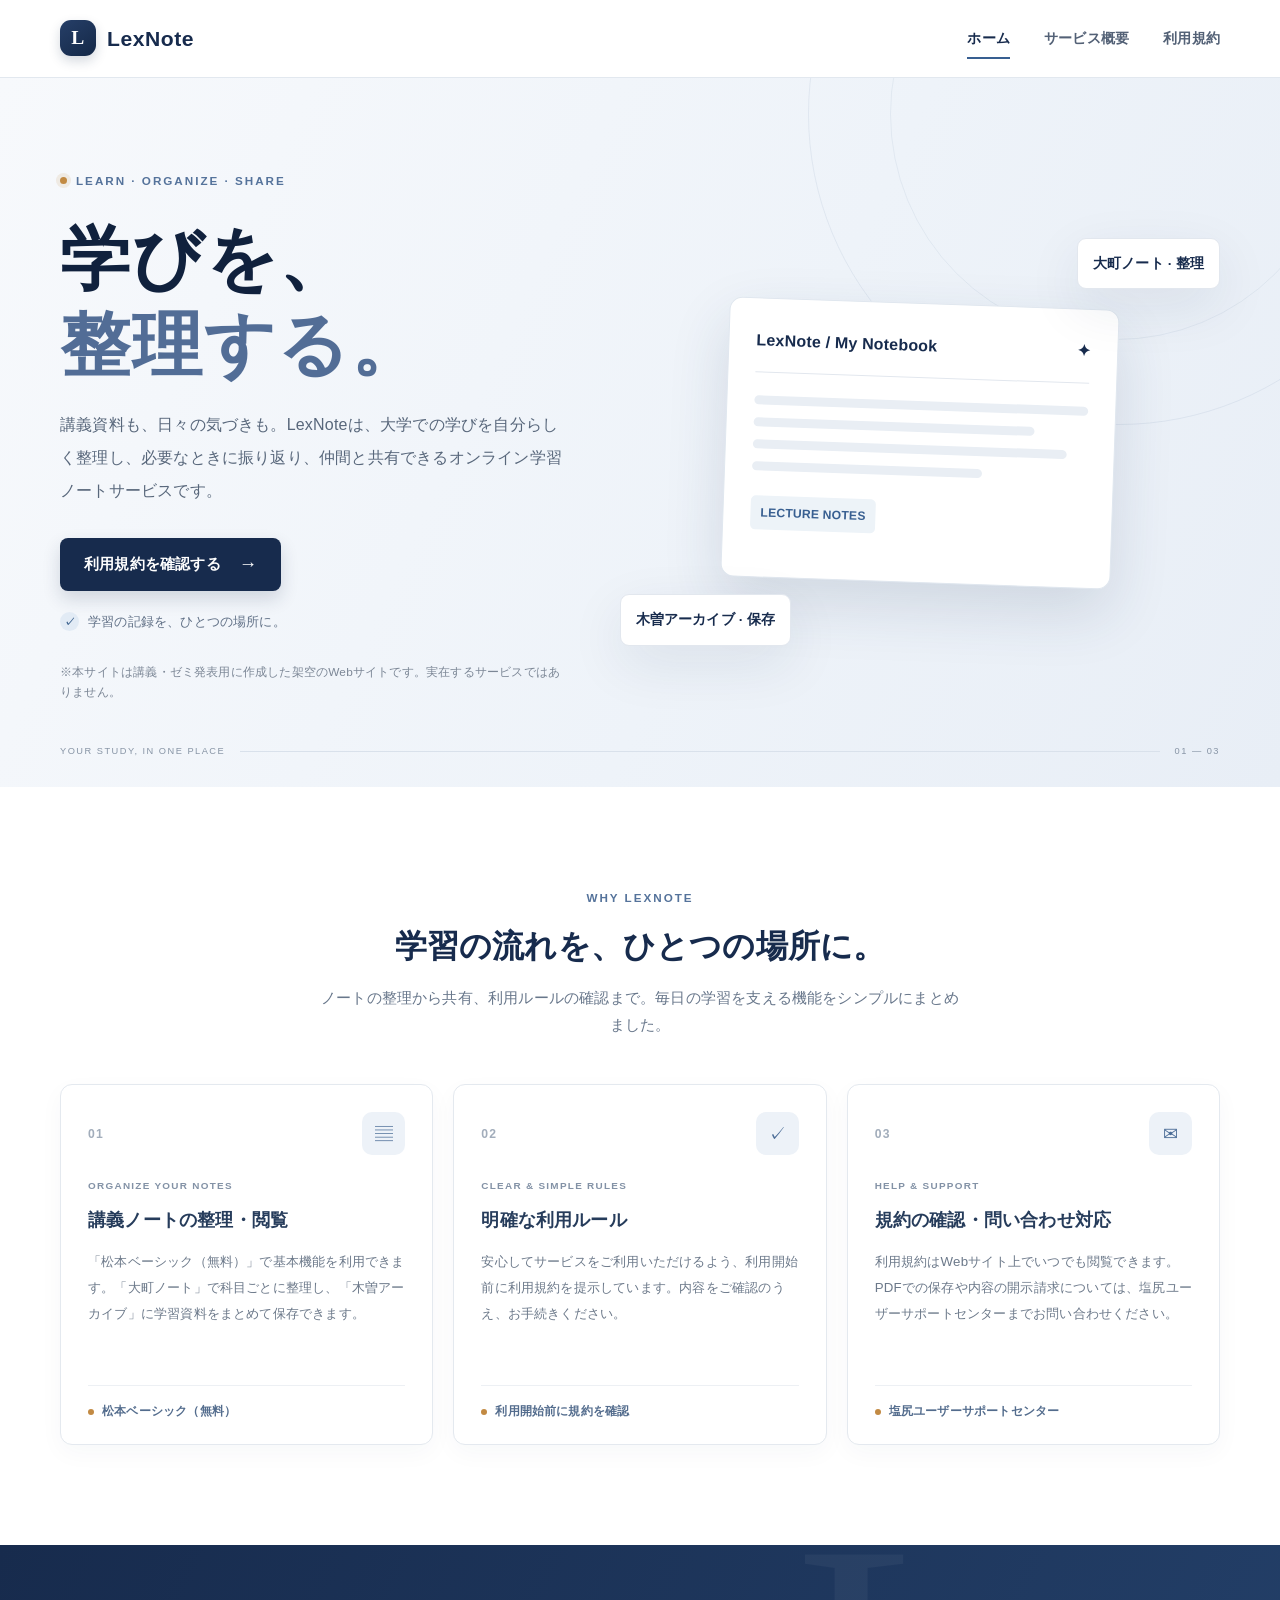
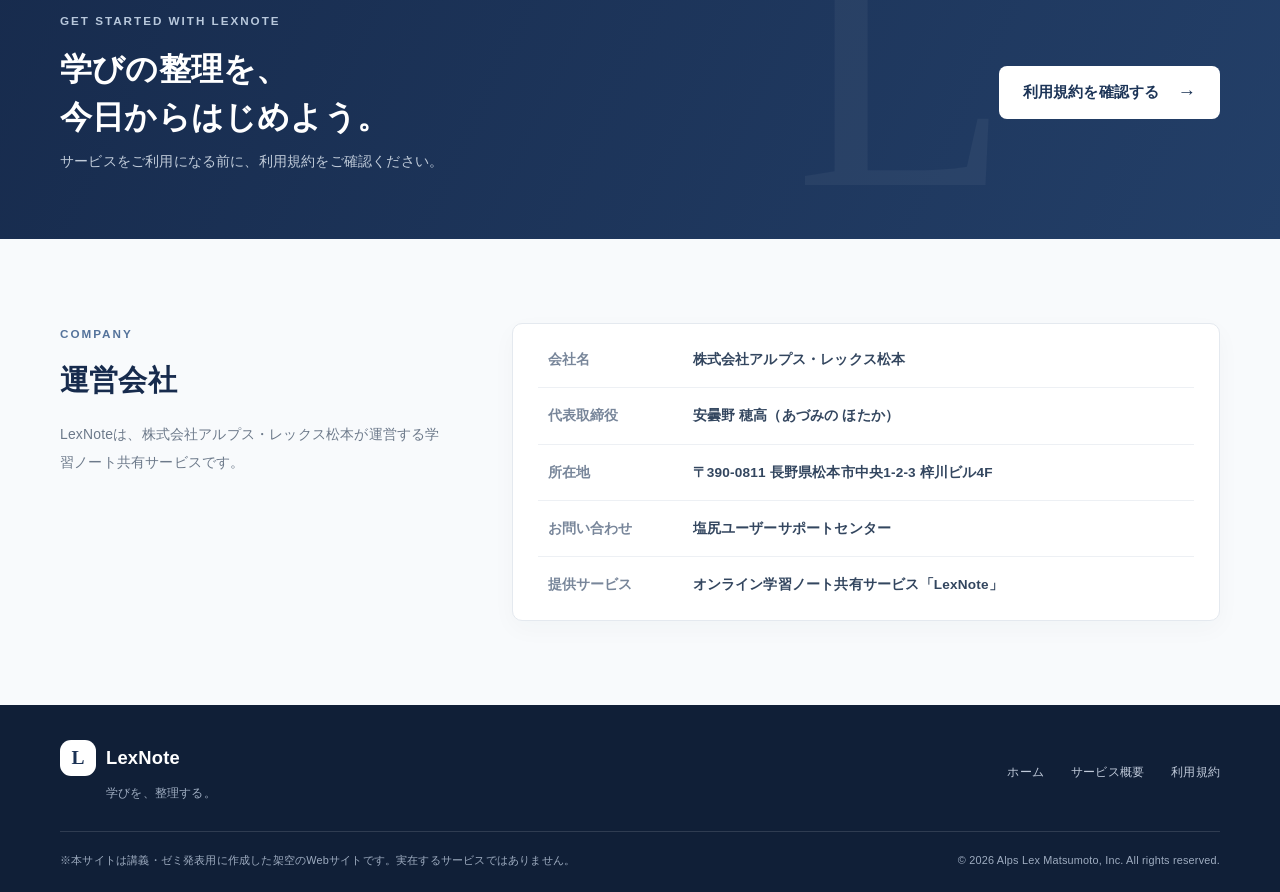
==== commit dfe1c21d: "Add files via upload" ====
--- a/index.html
+++ b/index.html
@@ -41,23 +41,11 @@
       </div>
 
       <div class="hero-visual" aria-hidden="true">
-        <svg class="mountain-art" viewBox="0 0 760 390" role="presentation" focusable="false" aria-hidden="true">
-          <defs>
-            <linearGradient id="mountainSky" x1="0" y1="0" x2="0" y2="1"><stop offset="0" stop-color="#dce8f2" stop-opacity=".18"/><stop offset="1" stop-color="#b9cddd" stop-opacity=".52"/></linearGradient>
-            <linearGradient id="mountainFront" x1="0" y1="0" x2="1" y2="1"><stop offset="0" stop-color="#829eb5" stop-opacity=".48"/><stop offset="1" stop-color="#58758e" stop-opacity=".2"/></linearGradient>
-          </defs>
-          <path d="M0 300 105 205 158 246 270 105 355 210 430 145 535 250 615 185 760 300V390H0Z" fill="url(#mountainSky)"/>
-          <path d="m208 166 62-61 49 60-34-15-17 19-18-13-17 17z" fill="#fff" opacity=".76"/>
-          <path d="M0 320 126 238 204 286 330 190 430 278 540 212 660 290 760 240V390H0Z" fill="url(#mountainFront)"/>
-          <path d="M0 344q145-48 280-6t250-3 230-4v59H0Z" fill="#e7eef3" opacity=".78"/>
-        </svg>
         <div class="paper-card">
           <div class="paper-top"><span>LexNote / My Notebook</span><span>✦</span></div>
           <div class="paper-lines"><div class="paper-line"></div><div class="paper-line"></div><div class="paper-line"></div><div class="paper-line"></div></div>
           <span class="paper-tag">LECTURE NOTES</span>
         </div>
-        <div class="mini-note mini-note-one"><span class="mini-note-pin"></span><small>SEMINAR</small><strong>上田ゼミボード</strong><i>共有メモ · 03</i></div>
-        <div class="mini-note mini-note-two"><span class="mini-note-lines"></span><small>ARCHIVE</small><strong>学習資料を保存</strong><i>木曽アーカイブ</i></div>
         <div class="float-chip chip-one">大町ノート · 整理</div>
         <div class="float-chip chip-two">木曽アーカイブ · 保存</div>
       </div>
--- a/styles.css
+++ b/styles.css
@@ -188,72 +188,3 @@
 .hero-visual .chip-one { top:22px; right:0; }
 .hero-visual .chip-two { bottom:25px; left:0; }
 @media (max-width:620px) { .hero-visual .paper-card { width:88%; min-height:240px; padding:21px; } .hero-visual .chip-one { right:0; } .hero-visual .chip-two { left:0; } }
-
-
-/* LexNote Alpine editorial design system — self-contained, responsive decorations */
-:root{--alpine:#56748b;--sage:#7d9388;--sand:#d2b98d;--mist:#edf3f6}
-body{overflow-x:hidden}
-.site-header{box-shadow:0 5px 22px rgba(27,48,75,.035)}
-.brand-mark{border-radius:12px 12px 12px 4px;background:linear-gradient(145deg,#56748b,#263f5b)}
-.hero{isolation:isolate;background:linear-gradient(112deg,#f7f9fb 0%,#edf3f6 53%,#e7eef2 100%)}
-.hero:before{border-color:rgba(80,112,135,.11)}
-.hero:after{border-color:rgba(80,112,135,.09)}
-.hero-grid{min-height:510px}
-.hero-content{position:relative;z-index:3}
-.hero h1 span{color:#617f91}
-.eyebrow{color:#617e91}
-.eyebrow-dot{background:#b99563;box-shadow:0 0 0 4px rgba(185,149,99,.14)}
-.button{border-radius:7px;letter-spacing:.015em}
-.button-primary{background:#263f5b;box-shadow:0 9px 22px rgba(38,63,91,.17)}
-.button-primary:hover{background:#45657e}
-.hero-visual{min-height:480px;isolation:isolate}
-.mountain-art{position:absolute;z-index:0;width:118%;height:100%;max-width:none;left:-8%;bottom:-4%;opacity:.88;pointer-events:none}
-.hero-visual:before{content:"";position:absolute;z-index:0;width:390px;height:390px;border:1px solid rgba(86,116,139,.14);border-radius:50%;left:50%;top:50%;transform:translate(-50%,-50%)}
-.hero-visual:after{content:"";position:absolute;z-index:0;width:315px;height:315px;border:1px solid rgba(86,116,139,.11);border-radius:50%;left:50%;top:50%;transform:translate(-50%,-50%)}
-.hero-visual .paper-card{width:min(76%,390px);min-height:292px;padding:28px 30px 24px 43px;border-radius:5px 13px 13px 5px;border-color:#e4e8e8;box-shadow:0 26px 65px rgba(35,60,77,.17);transform:rotate(1.5deg);background:repeating-linear-gradient(to bottom,#fff 0,#fff 31px,#eaf0f3 32px,#fff 33px)}
-.hero-visual .paper-card:before{content:"";position:absolute;left:17px;top:0;bottom:0;width:1px;background:#e8b9b1;opacity:.7}
-.hero-visual .paper-card:after{content:"";position:absolute;left:8px;top:22px;bottom:22px;width:10px;background:radial-gradient(circle at center,#dce3e8 0 3px,transparent 3.5px) center top/10px 29px repeat-y}
-.hero-visual .paper-top{padding-bottom:13px;border-color:#e7ecef;background:rgba(255,255,255,.68);font-size:.84rem}
-.hero-visual .paper-lines{gap:17px;margin-top:29px}
-.hero-visual .paper-line{height:7px;background:#dfe8ec;border-radius:3px}
-.hero-visual .paper-tag{margin-top:29px;background:#e9f0f1;color:#557486;letter-spacing:.08em;font-size:.67rem}
-.hero-visual .float-chip{border-radius:6px;padding:11px 14px;border-color:#e5e9e8;box-shadow:0 12px 30px rgba(35,60,77,.1);font-size:.77rem}
-.hero-visual .chip-one{top:44px;right:-2px;background:#fffdf8}
-.hero-visual .chip-two{bottom:37px;left:-2px;background:#f8fbfa}
-.mini-note{position:absolute;z-index:4;display:flex;flex-direction:column;gap:4px;width:154px;padding:13px 14px 12px;background:#fff;border:1px solid #e2e8e8;border-radius:5px;box-shadow:0 14px 30px rgba(35,60,77,.12);line-height:1.4}
-.mini-note small{font-size:.55rem;letter-spacing:.14em;color:#84969b;font-weight:800}
-.mini-note strong{font-size:.72rem;color:#314b60}
-.mini-note i{font-size:.58rem;color:#89979c;font-style:normal}
-.mini-note-one{right:1%;bottom:39px;transform:rotate(4deg);background:#fffdf7}
-.mini-note-two{left:1%;top:39px;transform:rotate(-5deg);width:143px;background:#f9fcfb}
-.mini-note-pin{position:absolute;right:12px;top:-6px;width:11px;height:11px;border-radius:50%;background:#b99463;box-shadow:0 2px 4px #0002}
-.mini-note-lines{height:22px;margin:2px 0 3px;background:repeating-linear-gradient(to bottom,transparent 0 6px,#e4ebeb 6px 7px)}
-.hero-bottom{color:#8798a2}
-.section-heading h2,.company-heading h2{letter-spacing:.025em}
-.feature-card,.pricing-card{border-radius:9px;border-color:#e5eaeb;box-shadow:0 10px 28px rgba(33,57,76,.045);transition:transform .22s ease,box-shadow .22s ease,border-color .22s ease}
-.feature-card:hover,.pricing-card:hover{transform:translateY(-4px);box-shadow:0 17px 36px rgba(33,57,76,.09);border-color:#cbd8dc}
-.feature-number{color:#8ba0a7}
-.feature-icon{background:#edf3f2;color:#587b7b;border-radius:8px}
-.feature-footer .feature-dot{background:#8ca69a}
-.cta-section{background:linear-gradient(112deg,#243d57,#38596e)}
-.cta-section:before{opacity:.14}
-.company-table-wrap{border-radius:8px;border-color:#e5eaeb}
-.page-hero{position:relative;overflow:hidden;background:linear-gradient(112deg,#f4f7f8,#eaf1f3)}
-.page-hero:after{content:"";position:absolute;right:-3%;bottom:-48px;width:48%;height:180px;opacity:.32;background:linear-gradient(145deg,transparent 35%,#c8d8df 35% 53%,transparent 53%),linear-gradient(35deg,transparent 43%,#d8e3e6 43% 60%,transparent 60%);clip-path:polygon(0 100%,24% 28%,39% 66%,62% 0,100% 100%);pointer-events:none}
-.page-hero .container{position:relative;z-index:1}
-.terms-document,.terms-sidebar,.revision-panel,.comparison-article{border-radius:8px}
-.terms-article h2{border-left-color:#7d9a9b}
-.consent-box{border-radius:8px;background:#f1f5f5;border-color:#dce6e5}
-.site-footer{background:#172d43}
-.footer-brand .brand-mark{border-radius:10px 10px 10px 3px}
-.nav a:after{background:#8da7a4}
-:focus-visible{outline-color:#86a9a6}
-@media(max-width:900px){.hero-grid{grid-template-columns:1fr 1fr;gap:18px}.hero-visual{min-height:430px}.hero-visual .paper-card{width:82%}.mini-note{width:135px}.mini-note-two{left:-1%}.mini-note-one{right:-1%}}
-@media(max-width:700px){
- .hero{padding-top:43px}.hero-grid{grid-template-columns:1fr;gap:0}.hero-visual{min-height:330px;margin:3px -6px 0}.mountain-art{width:120%;left:-10%;bottom:-8%}.hero-visual:before{width:300px;height:300px}.hero-visual:after{width:245px;height:245px}
- .hero-visual .paper-card{width:76%;min-height:225px;padding:20px 20px 18px 34px}.hero-visual .paper-card:before{left:13px}.hero-visual .paper-card:after{left:5px;top:16px;bottom:16px;background-size:8px 25px}.hero-visual .paper-top{font-size:.72rem;padding-bottom:10px}.hero-visual .paper-lines{margin-top:20px;gap:12px}.hero-visual .paper-line{height:6px}.hero-visual .paper-tag{margin-top:19px;font-size:.58rem;padding:5px 8px}
- .hero-visual .float-chip{font-size:.63rem;padding:8px 9px}.hero-visual .chip-one{top:18px;right:0}.hero-visual .chip-two{bottom:16px;left:0}.mini-note{width:113px;padding:9px 10px;gap:3px}.mini-note strong{font-size:.61rem}.mini-note small,.mini-note i{font-size:.5rem}.mini-note-one{right:0;bottom:24px}.mini-note-two{left:0;top:20px;width:105px}
- .feature-card:hover,.pricing-card:hover{transform:none}.page-hero:after{width:75%;right:-16%;opacity:.22}
-}
-@media(max-width:380px){.hero-visual{min-height:300px}.hero-visual .paper-card{width:73%;min-height:210px}.mini-note{width:100px}.mini-note-two{width:94px}.hero-visual .float-chip{font-size:.58rem}}
-@media(prefers-reduced-motion:reduce){html{scroll-behavior:auto}*,*:before,*:after{transition:none!important;animation:none!important}}
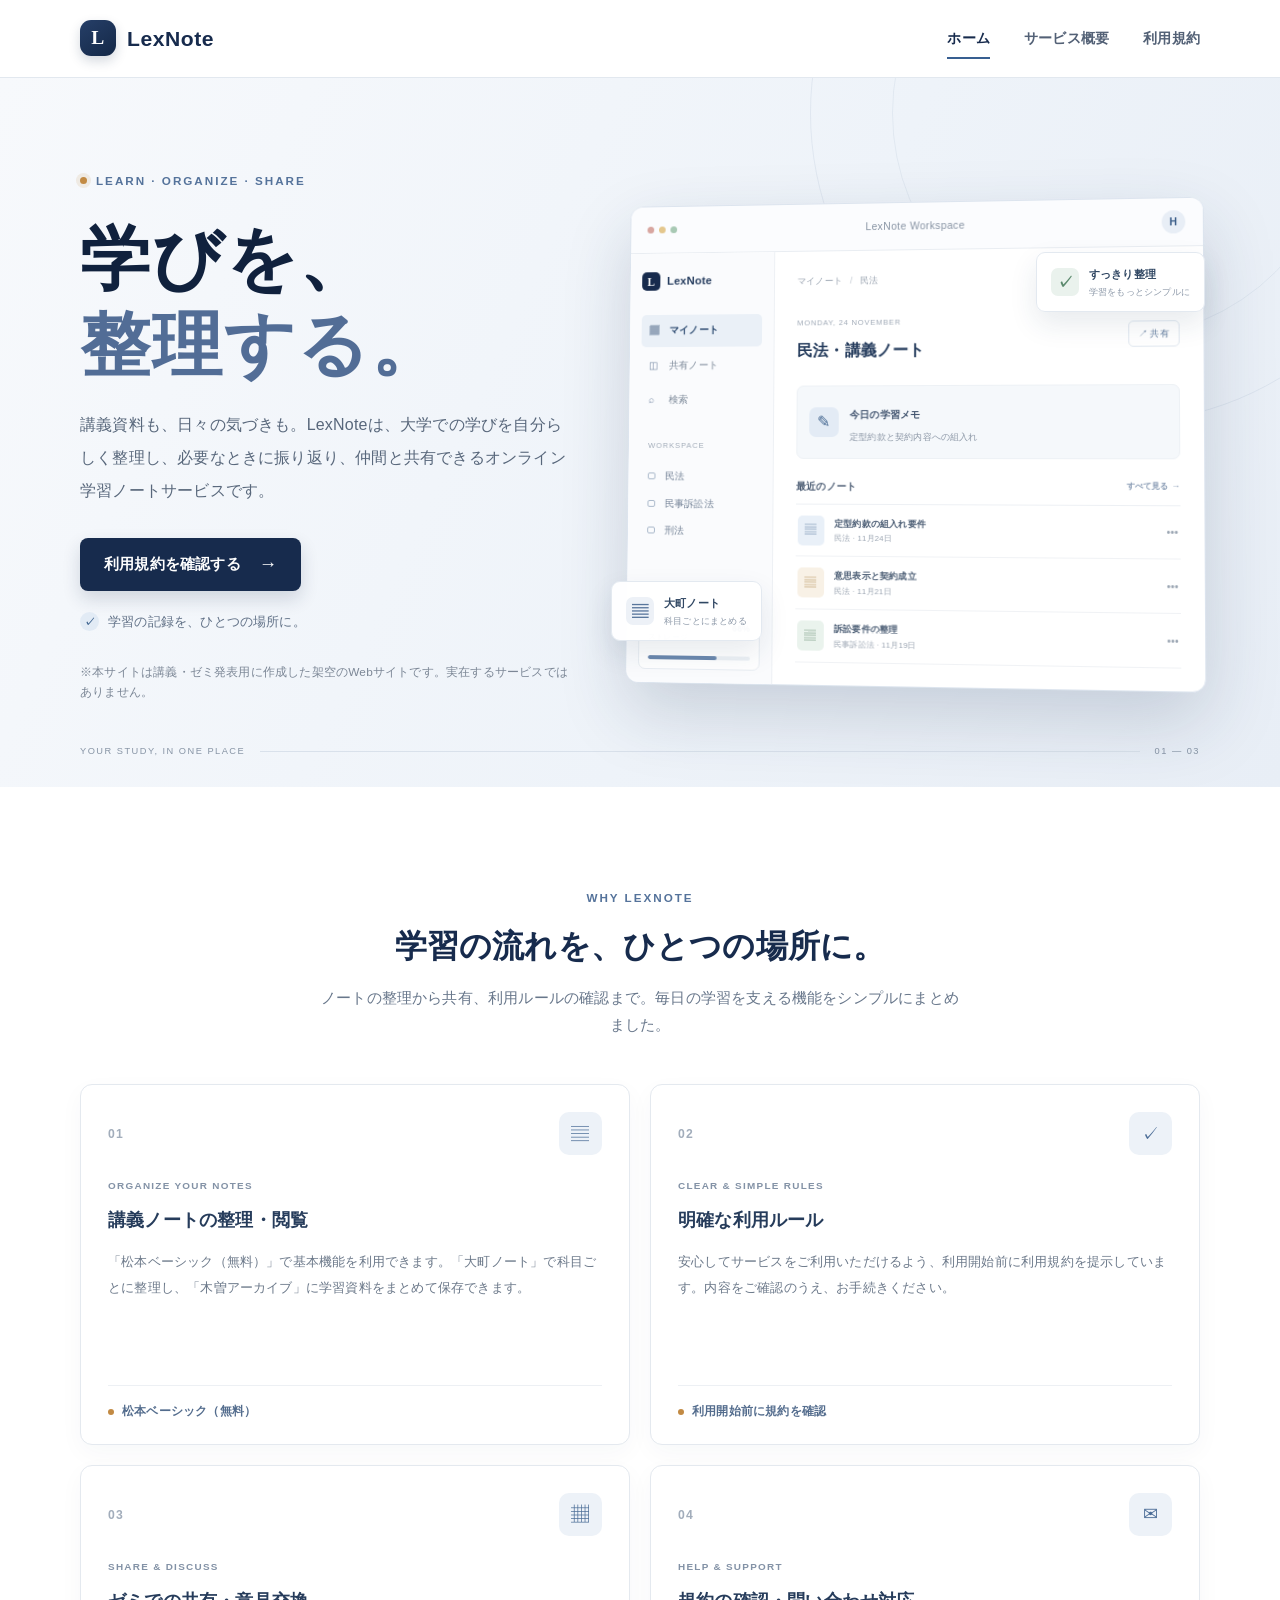
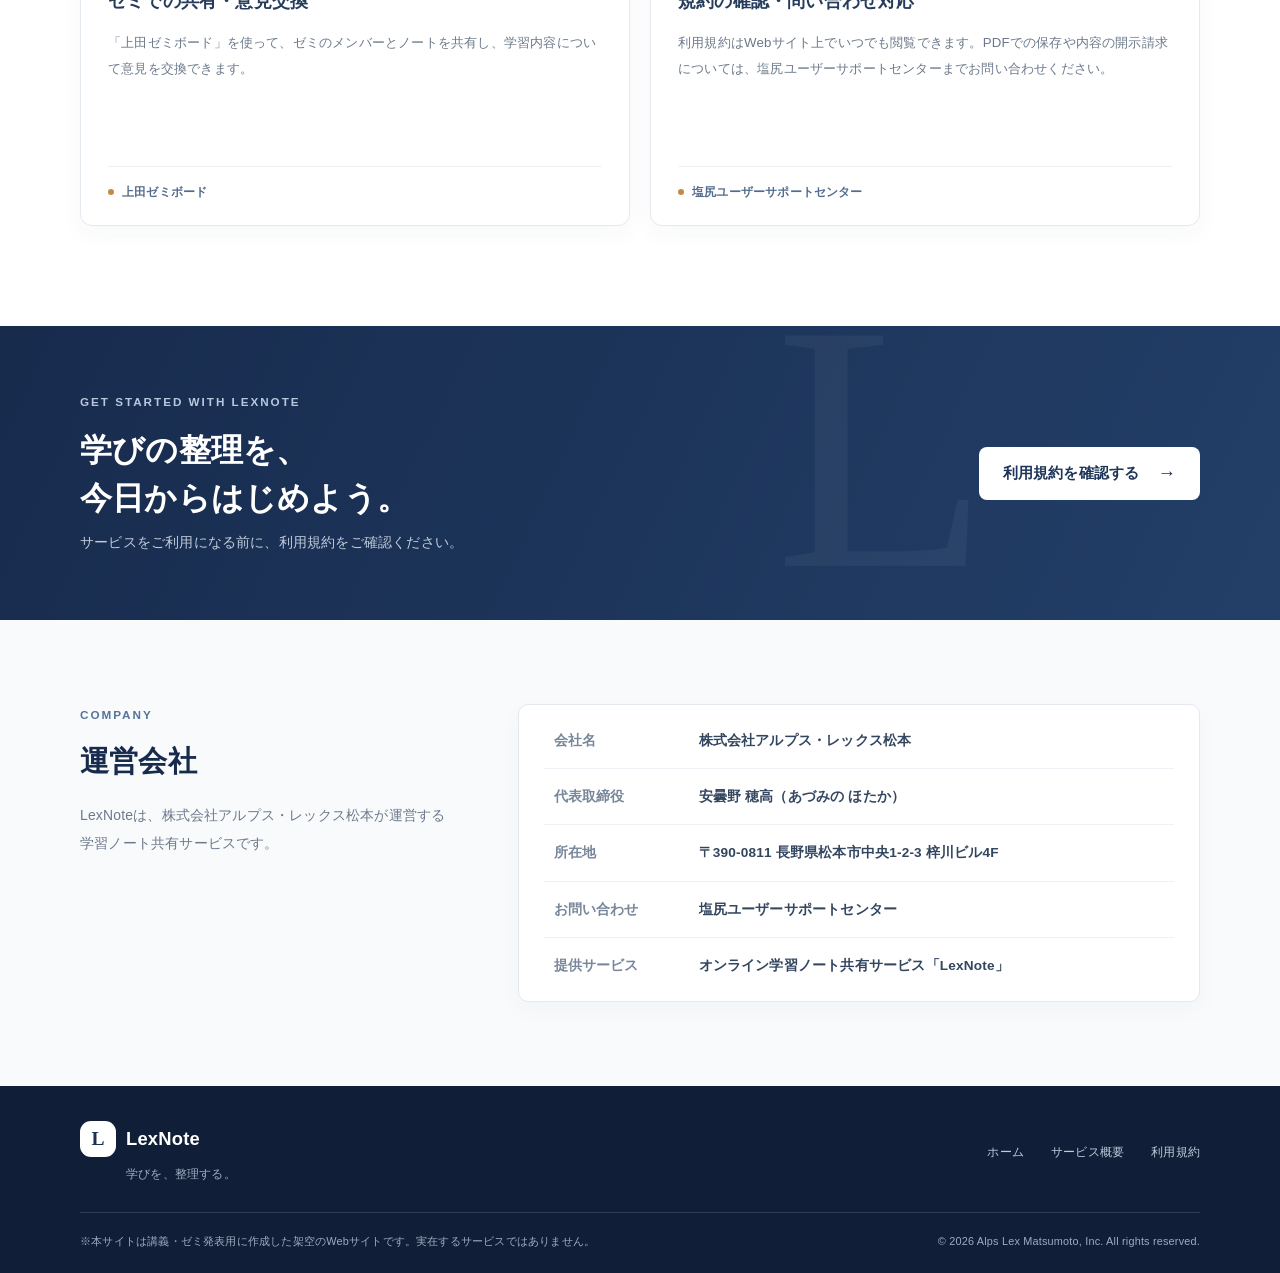
==== commit 21e24f0e: "Add files via upload" ====
--- a/index.html
+++ b/index.html
@@ -2,7 +2,7 @@
 <html lang="ja">
 <head>
   <meta charset="utf-8">
-  <meta name="viewport" content="width=device-width, initial-scale=1">
+  <meta name="viewport" content="width=device-width, initial-scale=1.0">
   <meta name="theme-color" content="#172b4d">
   <meta name="description" content="LexNoteは、講義資料や学習ノートを整理・共有できるオンライン学習ノートサービスです。">
   <title>LexNote｜学びを、整理する。</title>
@@ -40,14 +40,41 @@
         <p class="hero-note">※本サイトは講義・ゼミ発表用に作成した架空のWebサイトです。実在するサービスではありません。</p>
       </div>
 
-      <div class="hero-visual" aria-hidden="true">
-        <div class="paper-card">
-          <div class="paper-top"><span>LexNote / My Notebook</span><span>✦</span></div>
-          <div class="paper-lines"><div class="paper-line"></div><div class="paper-line"></div><div class="paper-line"></div><div class="paper-line"></div></div>
-          <span class="paper-tag">LECTURE NOTES</span>
+      <div class="hero-visual" aria-label="LexNoteのノート画面イメージ">
+        <div class="visual-orbit orbit-one"></div><div class="visual-orbit orbit-two"></div>
+        <div class="app-window">
+          <div class="app-topbar">
+            <div class="window-dots"><i></i><i></i><i></i></div>
+            <span class="app-title">LexNote Workspace</span>
+            <span class="avatar">H</span>
+          </div>
+          <div class="app-body">
+            <aside class="mock-sidebar">
+              <div class="mock-brand"><span class="mini-mark">L</span> LexNote</div>
+              <div class="mock-menu active"><span>▦</span> マイノート</div>
+              <div class="mock-menu"><span>◫</span> 共有ノート</div>
+              <div class="mock-menu"><span>⌕</span> 検索</div>
+              <div class="mock-side-label">WORKSPACE</div>
+              <div class="mock-folder"><b></b> 民法</div>
+              <div class="mock-folder"><b></b> 民事訴訟法</div>
+              <div class="mock-folder"><b></b> 刑法</div>
+              <div class="storage-card"><span>ストレージ</span><strong>68%</strong><div class="storage-track"><i></i></div></div>
+            </aside>
+            <div class="mock-main">
+              <div class="mock-breadcrumb">マイノート <span>/</span> 民法</div>
+              <div class="mock-heading-row"><div><small>MONDAY, 24 NOVEMBER</small><h3>民法・講義ノート</h3></div><span class="share-pill">↗ 共有</span></div>
+              <div class="mock-summary"><div class="summary-icon">✎</div><div><strong>今日の学習メモ</strong><p>定型約款と契約内容への組入れ</p></div></div>
+              <div class="mock-section-title">最近のノート <span>すべて見る →</span></div>
+              <div class="note-list">
+                <div class="note-item"><span class="note-file blue">▤</span><div><strong>定型約款の組入れ要件</strong><small>民法 · 11月24日</small></div><span class="note-more">•••</span></div>
+                <div class="note-item"><span class="note-file gold">▤</span><div><strong>意思表示と契約成立</strong><small>民法 · 11月21日</small></div><span class="note-more">•••</span></div>
+                <div class="note-item"><span class="note-file green">▤</span><div><strong>訴訟要件の整理</strong><small>民事訴訟法 · 11月19日</small></div><span class="note-more">•••</span></div>
+              </div>
+            </div>
+          </div>
         </div>
-        <div class="float-chip chip-one">大町ノート · 整理</div>
-        <div class="float-chip chip-two">木曽アーカイブ · 保存</div>
+        <div class="floating-badge badge-top"><span class="badge-check">✓</span><div><strong>すっきり整理</strong><small>学習をもっとシンプルに</small></div></div>
+        <div class="floating-badge badge-bottom"><span class="badge-stack">▤</span><div><strong>大町ノート</strong><small>科目ごとにまとめる</small></div></div>
       </div>
     </div>
     <div class="hero-bottom container"><span>YOUR STUDY, IN ONE PLACE</span><span class="hero-bottom-line"></span><span>01 — 03</span></div>
@@ -76,7 +103,14 @@
           <div class="feature-footer"><span class="feature-dot"></span> 利用開始前に規約を確認</div>
         </article>
         <article class="feature-card">
-          <div class="feature-top"><span class="feature-number">03</span><span class="feature-icon">✉</span></div>
+          <div class="feature-top"><span class="feature-number">03</span><span class="feature-icon">▦</span></div>
+          <div class="feature-kicker">SHARE & DISCUSS</div>
+          <h3>ゼミでの共有・意見交換</h3>
+          <p>「上田ゼミボード」を使って、ゼミのメンバーとノートを共有し、学習内容について意見を交換できます。</p>
+          <div class="feature-footer"><span class="feature-dot"></span> 上田ゼミボード</div>
+        </article>
+        <article class="feature-card">
+          <div class="feature-top"><span class="feature-number">04</span><span class="feature-icon">✉</span></div>
           <div class="feature-kicker">HELP & SUPPORT</div>
           <h3>規約の確認・問い合わせ対応</h3>
           <p>利用規約はWebサイト上でいつでも閲覧できます。PDFでの保存や内容の開示請求については、塩尻ユーザーサポートセンターまでお問い合わせください。</p>
--- a/styles.css
+++ b/styles.css
@@ -175,16 +175,69 @@
 }
 
 
-/* Original LexNote notebook illustration (restored from the first version) */
-.hero-visual .paper-card { position:relative; z-index:2; width:min(100%,390px); min-height:280px; padding:27px; background:#fff; border:1px solid #e0e7ef; border-radius:13px; box-shadow:0 24px 60px rgba(35,60,91,.14); transform:rotate(2deg); }
-.hero-visual .paper-top { display:flex; justify-content:space-between; align-items:center; border-bottom:1px solid var(--line); padding-bottom:16px; color:var(--navy); font-weight:800; }
-.hero-visual .paper-lines { margin-top:23px; display:grid; gap:13px; }
-.hero-visual .paper-line { height:9px; border-radius:8px; background:#e9eef4; }
-.hero-visual .paper-line:nth-child(2) { width:84%; }
-.hero-visual .paper-line:nth-child(3) { width:94%; }
-.hero-visual .paper-line:nth-child(4) { width:69%; }
-.hero-visual .paper-tag { display:inline-block; margin-top:25px; padding:6px 10px; background:#edf3f8; color:var(--blue); border-radius:5px; font-size:.76rem; font-weight:700; }
-.hero-visual .float-chip { position:absolute; z-index:3; background:#fff; border:1px solid var(--line); border-radius:9px; padding:12px 15px; box-shadow:var(--shadow); color:var(--navy); font-size:.85rem; font-weight:700; }
-.hero-visual .chip-one { top:22px; right:0; }
-.hero-visual .chip-two { bottom:25px; left:0; }
-@media (max-width:620px) { .hero-visual .paper-card { width:88%; min-height:240px; padding:21px; } .hero-visual .chip-one { right:0; } .hero-visual .chip-two { left:0; } }
+/* Responsive refinements for mobile-first reading */
+html { box-sizing: border-box; max-width: 100%; overflow-x: hidden; }
+*, *::before, *::after { box-sizing: inherit; }
+body { max-width: 100%; overflow-x: hidden; }
+img, svg, video, canvas { max-width: 100%; }
+.container { width: min(100% - 40px, 1120px); }
+.feature-grid { grid-template-columns: repeat(2, minmax(0, 1fr)); }
+.company-table { table-layout: fixed; }
+.company-table th, .company-table td { overflow-wrap: anywhere; word-break: normal; }
+.terms-article p, .terms-article li { overflow-wrap: anywhere; word-break: normal; }
+.terms-document { min-width: 0; }
+.terms-layout { min-width: 0; }
+
+@media (max-width: 768px) {
+  .container { width: calc(100% - 36px); }
+  .header-inner { min-height: 66px; flex-wrap: wrap; gap: 10px 14px; padding: 12px 0; }
+  .brand { font-size: 21px; }
+  .menu-toggle { min-width: 44px; min-height: 44px; margin-left: auto; }
+  .nav { width: 100%; flex-wrap: wrap; gap: 4px 8px; padding: 4px 0 2px; }
+  .nav a { min-height: 42px; display: inline-flex; align-items: center; padding: 8px 10px; font-size: 14px; }
+  .hero { padding-top: 48px; }
+  .hero-grid { grid-template-columns: 1fr; gap: 34px; }
+  .hero-content { min-width: 0; }
+  .hero h1 { font-size: clamp(2.35rem, 10vw, 3.4rem); }
+  .hero-copy { font-size: 16px; line-height: 1.85; }
+  .hero-visual { width: 100%; min-width: 0; }
+  .app-window { width: 100%; transform: none; }
+  .feature-grid { grid-template-columns: 1fr; }
+  .cta-inner { align-items: flex-start; flex-direction: column; gap: 24px; }
+  .company-grid { grid-template-columns: 1fr; }
+  .company-table-wrap { padding: 8px 12px; overflow: hidden; }
+  .company-table, .company-table tbody, .company-table tr, .company-table th, .company-table td { display: block; width: 100%; }
+  .company-table tr { padding: 10px 0; border-bottom: 1px solid #edf0f4; }
+  .company-table tr:last-child { border-bottom: 0; }
+  .company-table th { padding: 3px 4px 2px; border: 0; font-size: 13px; }
+  .company-table td { padding: 3px 4px 7px; border: 0; font-size: 15px; line-height: 1.7; }
+  .terms-wrap { padding: 24px 0 52px; }
+  .terms-layout { display: block; }
+  .terms-sidebar { position: static; max-height: none; margin-bottom: 18px; display: grid; grid-template-columns: repeat(2, minmax(0, 1fr)); gap: 5px 10px; }
+  .terms-sidebar h2 { grid-column: 1 / -1; }
+  .terms-sidebar a { min-width: 0; font-size: 13px; line-height: 1.55; padding: 5px 0; }
+  .terms-document { min-width: 0; }
+  .terms-intro { font-size: 15px; line-height: 1.8; }
+  .terms-article { padding: 22px 0 19px; scroll-margin-top: 18px; }
+  .terms-article h2 { font-size: 16px; line-height: 1.65; }
+  .terms-article p, .terms-article li { font-size: 15px; line-height: 1.8; }
+  .terms-article ol { padding-left: 1.5em; }
+  .consent-box { padding: 22px 18px; }
+  .consent-row { align-items: stretch; flex-direction: column; }
+  .consent-row .button { width: 100%; min-height: 48px; }
+  .check-label { align-items: flex-start; font-size: 15px; line-height: 1.7; }
+  .footer-main, .footer-inner { flex-wrap: wrap; gap: 18px; }
+  .footer-links { flex-wrap: wrap; gap: 10px 16px; }
+}
+
+@media (max-width: 430px) {
+  .container { width: calc(100% - 32px); }
+  .hero { padding-top: 38px; }
+  .hero-actions .button, .button { min-height: 48px; }
+  .terms-sidebar { grid-template-columns: 1fr; }
+  .terms-sidebar a { font-size: 14px; }
+  .terms-article p, .terms-article li { font-size: 15px; line-height: 1.8; }
+  .terms-meta { display: flex; flex-direction: column; gap: 5px; }
+  .company-table td { font-size: 15px; }
+  .footer-bottom { gap: 10px; }
+}
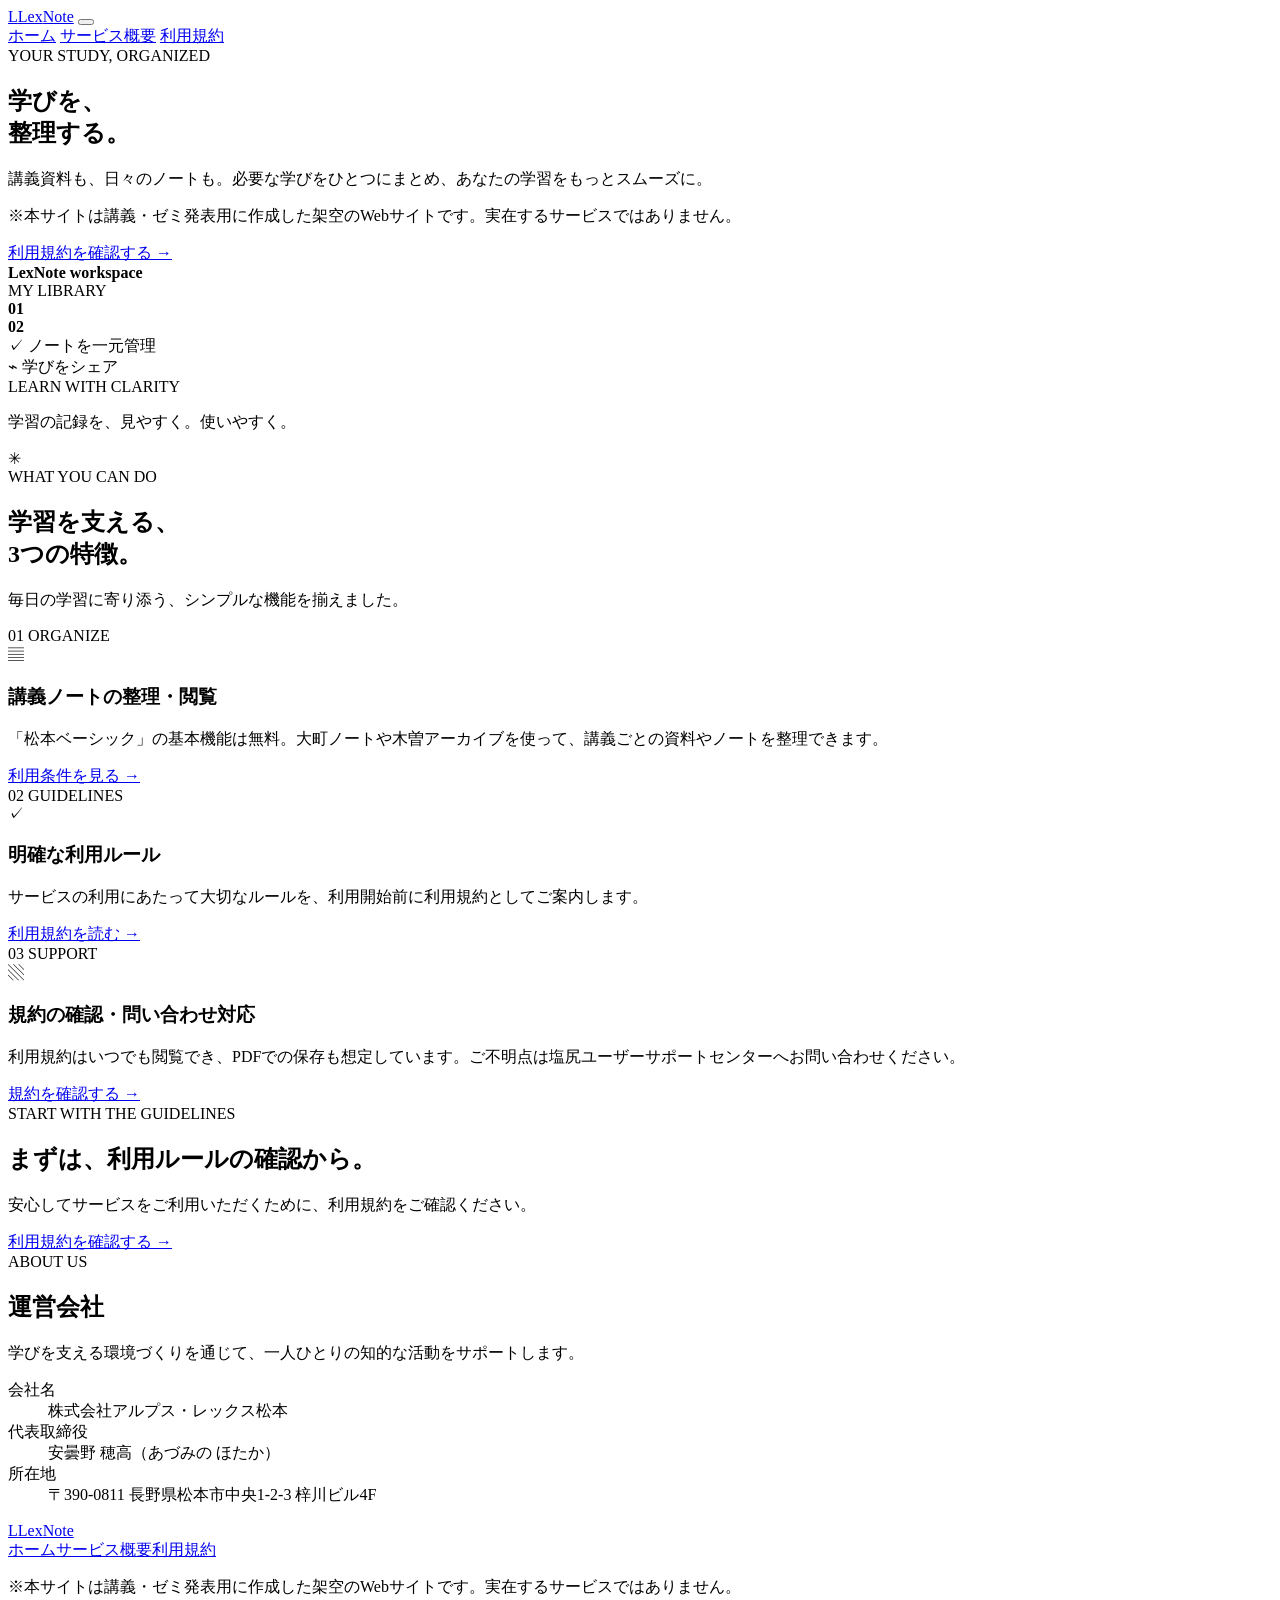
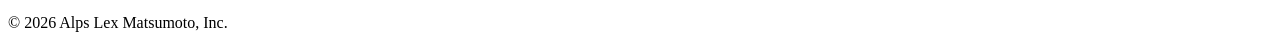
==== commit a2c0ea16: "Add files via upload" ====
--- a/index.html
+++ b/index.html
@@ -2,158 +2,73 @@
 <html lang="ja">
 <head>
   <meta charset="utf-8">
-  <meta name="viewport" content="width=device-width, initial-scale=1.0">
+  <meta name="viewport" content="width=device-width, initial-scale=1">
+  <meta name="description" content="LexNoteは、講義資料や学習ノートを整理・共有できるオンライン学習ノートサービスです。">
   <meta name="theme-color" content="#172b4d">
-  <meta name="description" content="LexNoteは、講義資料や学習ノートを整理・共有できるオンライン学習ノートサービスです。">
   <title>LexNote｜学びを、整理する。</title>
-  <link rel="stylesheet" href="./styles.css">
-  <script src="./script.js" defer></script>
+  <link rel="stylesheet" href="./assets/style.css">
+  <script src="./assets/main.js" defer></script>
 </head>
 <body>
-<header class="site-header">
-  <div class="container header-inner">
-    <a class="brand" href="./index.html" aria-label="LexNote ホーム">
-      <span class="brand-mark" aria-hidden="true">L</span><span>LexNote</span>
-    </a>
-    <button class="menu-toggle" type="button" aria-expanded="false" aria-controls="primary-nav" aria-label="メニューを開く">
-      <span></span><span></span><span></span>
-    </button>
-    <nav class="nav" id="primary-nav" aria-label="メインナビゲーション">
-      <a class="active" href="./index.html">ホーム</a>
-      <a href="#service">サービス概要</a>
-      <a href="./terms.html">利用規約</a>
-    </nav>
-  </div>
-</header>
+  <header class="site-header">
+    <div class="container header-inner">
+      <a class="brand" href="./index.html" aria-label="LexNote ホーム"><span class="brand-mark">L</span><span>Lex<span class="brand-light">Note</span></span></a>
+      <button class="menu-toggle" type="button" aria-expanded="false" aria-controls="primary-nav" aria-label="メニューを開く"><span></span><span></span><span></span></button>
+      <nav class="primary-nav" id="primary-nav" aria-label="メインナビゲーション">
+        <a class="active" href="./index.html">ホーム</a>
+        <a href="#features">サービス概要</a>
+        <a href="./terms.html">利用規約</a>
+      </nav>
+    </div>
+  </header>
 
-<main>
-  <section class="hero">
-    <div class="container hero-grid">
-      <div class="hero-content">
-        <div class="eyebrow"><span class="eyebrow-dot"></span> LEARN · ORGANIZE · SHARE</div>
-        <h1>学びを、<br><span>整理する。</span></h1>
-        <p class="hero-copy">講義資料も、日々の気づきも。LexNoteは、大学での学びを自分らしく整理し、必要なときに振り返り、仲間と共有できるオンライン学習ノートサービスです。</p>
-        <div class="hero-actions">
+  <main>
+    <section class="hero">
+      <div class="container hero-grid">
+        <div class="hero-copy">
+          <div class="eyebrow"><span class="eyebrow-line"></span> YOUR STUDY, ORGANIZED</div>
+          <h1>学びを、<br><span>整理する。</span></h1>
+          <p class="hero-lead">講義資料も、日々のノートも。必要な学びをひとつにまとめ、あなたの学習をもっとスムーズに。</p>
+          <p class="fiction-note">※本サイトは講義・ゼミ発表用に作成した架空のWebサイトです。実在するサービスではありません。</p>
           <a class="button button-primary" href="./terms.html">利用規約を確認する <span aria-hidden="true">→</span></a>
         </div>
-        <div class="hero-trust"><span class="trust-icon">✓</span><span>学習の記録を、ひとつの場所に。</span></div>
-        <p class="hero-note">※本サイトは講義・ゼミ発表用に作成した架空のWebサイトです。実在するサービスではありません。</p>
-      </div>
-
-      <div class="hero-visual" aria-label="LexNoteのノート画面イメージ">
-        <div class="visual-orbit orbit-one"></div><div class="visual-orbit orbit-two"></div>
-        <div class="app-window">
-          <div class="app-topbar">
-            <div class="window-dots"><i></i><i></i><i></i></div>
-            <span class="app-title">LexNote Workspace</span>
-            <span class="avatar">H</span>
-          </div>
-          <div class="app-body">
-            <aside class="mock-sidebar">
-              <div class="mock-brand"><span class="mini-mark">L</span> LexNote</div>
-              <div class="mock-menu active"><span>▦</span> マイノート</div>
-              <div class="mock-menu"><span>◫</span> 共有ノート</div>
-              <div class="mock-menu"><span>⌕</span> 検索</div>
-              <div class="mock-side-label">WORKSPACE</div>
-              <div class="mock-folder"><b></b> 民法</div>
-              <div class="mock-folder"><b></b> 民事訴訟法</div>
-              <div class="mock-folder"><b></b> 刑法</div>
-              <div class="storage-card"><span>ストレージ</span><strong>68%</strong><div class="storage-track"><i></i></div></div>
-            </aside>
-            <div class="mock-main">
-              <div class="mock-breadcrumb">マイノート <span>/</span> 民法</div>
-              <div class="mock-heading-row"><div><small>MONDAY, 24 NOVEMBER</small><h3>民法・講義ノート</h3></div><span class="share-pill">↗ 共有</span></div>
-              <div class="mock-summary"><div class="summary-icon">✎</div><div><strong>今日の学習メモ</strong><p>定型約款と契約内容への組入れ</p></div></div>
-              <div class="mock-section-title">最近のノート <span>すべて見る →</span></div>
-              <div class="note-list">
-                <div class="note-item"><span class="note-file blue">▤</span><div><strong>定型約款の組入れ要件</strong><small>民法 · 11月24日</small></div><span class="note-more">•••</span></div>
-                <div class="note-item"><span class="note-file gold">▤</span><div><strong>意思表示と契約成立</strong><small>民法 · 11月21日</small></div><span class="note-more">•••</span></div>
-                <div class="note-item"><span class="note-file green">▤</span><div><strong>訴訟要件の整理</strong><small>民事訴訟法 · 11月19日</small></div><span class="note-more">•••</span></div>
+        <div class="hero-visual" aria-label="ノートを整理するイメージ">
+          <div class="visual-orbit orbit-one"></div><div class="visual-orbit orbit-two"></div>
+          <div class="note-window">
+            <div class="window-top"><span></span><span></span><span></span><b>LexNote workspace</b></div>
+            <div class="window-body">
+              <aside class="mock-sidebar"><i></i><i></i><i></i><i></i></aside>
+              <div class="mock-content">
+                <div class="mock-label">MY LIBRARY</div><div class="mock-title"></div><div class="mock-line long"></div><div class="mock-line"></div>
+                <div class="mock-cards"><div><b>01</b><span></span><span></span></div><div><b>02</b><span></span><span></span></div></div>
+                <div class="mock-note"><span class="mock-dot"></span><div><span></span><span></span></div></div>
               </div>
             </div>
           </div>
+          <div class="floating-tag tag-top"><span class="tag-icon">✓</span> ノートを一元管理</div>
+          <div class="floating-tag tag-bottom"><span class="tag-icon tag-blue">⌁</span> 学びをシェア</div>
         </div>
-        <div class="floating-badge badge-top"><span class="badge-check">✓</span><div><strong>すっきり整理</strong><small>学習をもっとシンプルに</small></div></div>
-        <div class="floating-badge badge-bottom"><span class="badge-stack">▤</span><div><strong>大町ノート</strong><small>科目ごとにまとめる</small></div></div>
       </div>
-    </div>
-    <div class="hero-bottom container"><span>YOUR STUDY, IN ONE PLACE</span><span class="hero-bottom-line"></span><span>01 — 03</span></div>
-  </section>
+    </section>
 
-  <section class="section service-section" id="service">
-    <div class="container">
-      <div class="section-heading">
-        <div class="eyebrow">WHY LEXNOTE</div>
-        <h2>学習の流れを、<br class="mobile-break">ひとつの場所に。</h2>
-        <p>ノートの整理から共有、利用ルールの確認まで。毎日の学習を支える機能をシンプルにまとめました。</p>
+    <section class="trust-strip"><div class="container trust-inner"><span>LEARN WITH CLARITY</span><p>学習の記録を、見やすく。使いやすく。</p><span class="trust-symbol">✳</span></div></section>
+
+    <section class="section features-section" id="features">
+      <div class="container">
+        <div class="section-heading"><div><div class="eyebrow">WHAT YOU CAN DO</div><h2>学習を支える、<br class="mobile-break">3つの特徴。</h2></div><p>毎日の学習に寄り添う、シンプルな機能を揃えました。</p></div>
+        <div class="feature-grid">
+          <article class="feature-card"><div class="feature-number">01 <span>ORGANIZE</span></div><div class="feature-icon icon-stack">▤</div><h3>講義ノートの整理・閲覧</h3><p>「松本ベーシック」の基本機能は無料。大町ノートや木曽アーカイブを使って、講義ごとの資料やノートを整理できます。</p><a href="./terms.html" class="text-link">利用条件を見る <span>→</span></a></article>
+          <article class="feature-card"><div class="feature-number">02 <span>GUIDELINES</span></div><div class="feature-icon icon-check">✓</div><h3>明確な利用ルール</h3><p>サービスの利用にあたって大切なルールを、利用開始前に利用規約としてご案内します。</p><a href="./terms.html" class="text-link">利用規約を読む <span>→</span></a></article>
+          <article class="feature-card"><div class="feature-number">03 <span>SUPPORT</span></div><div class="feature-icon icon-doc">▧</div><h3>規約の確認・問い合わせ対応</h3><p>利用規約はいつでも閲覧でき、PDFでの保存も想定しています。ご不明点は塩尻ユーザーサポートセンターへお問い合わせください。</p><a href="./terms.html#terms-start" class="text-link">規約を確認する <span>→</span></a></article>
+        </div>
       </div>
-      <div class="feature-grid">
-        <article class="feature-card">
-          <div class="feature-top"><span class="feature-number">01</span><span class="feature-icon">▤</span></div>
-          <div class="feature-kicker">ORGANIZE YOUR NOTES</div>
-          <h3>講義ノートの整理・閲覧</h3>
-          <p>「松本ベーシック（無料）」で基本機能を利用できます。「大町ノート」で科目ごとに整理し、「木曽アーカイブ」に学習資料をまとめて保存できます。</p>
-          <div class="feature-footer"><span class="feature-dot"></span> 松本ベーシック（無料）</div>
-        </article>
-        <article class="feature-card">
-          <div class="feature-top"><span class="feature-number">02</span><span class="feature-icon">✓</span></div>
-          <div class="feature-kicker">CLEAR & SIMPLE RULES</div>
-          <h3>明確な利用ルール</h3>
-          <p>安心してサービスをご利用いただけるよう、利用開始前に利用規約を提示しています。内容をご確認のうえ、お手続きください。</p>
-          <div class="feature-footer"><span class="feature-dot"></span> 利用開始前に規約を確認</div>
-        </article>
-        <article class="feature-card">
-          <div class="feature-top"><span class="feature-number">03</span><span class="feature-icon">▦</span></div>
-          <div class="feature-kicker">SHARE & DISCUSS</div>
-          <h3>ゼミでの共有・意見交換</h3>
-          <p>「上田ゼミボード」を使って、ゼミのメンバーとノートを共有し、学習内容について意見を交換できます。</p>
-          <div class="feature-footer"><span class="feature-dot"></span> 上田ゼミボード</div>
-        </article>
-        <article class="feature-card">
-          <div class="feature-top"><span class="feature-number">04</span><span class="feature-icon">✉</span></div>
-          <div class="feature-kicker">HELP & SUPPORT</div>
-          <h3>規約の確認・問い合わせ対応</h3>
-          <p>利用規約はWebサイト上でいつでも閲覧できます。PDFでの保存や内容の開示請求については、塩尻ユーザーサポートセンターまでお問い合わせください。</p>
-          <div class="feature-footer"><span class="feature-dot"></span> 塩尻ユーザーサポートセンター</div>
-        </article>
-      </div>
-    </div>
-  </section>
+    </section>
 
-  <section class="cta-section">
-    <div class="container cta-inner">
-      <div><div class="eyebrow eyebrow-light">GET STARTED WITH LEXNOTE</div><h2>学びの整理を、<br>今日からはじめよう。</h2><p>サービスをご利用になる前に、利用規約をご確認ください。</p></div>
-      <a class="button button-white" href="./terms.html">利用規約を確認する <span aria-hidden="true">→</span></a>
-      <div class="cta-decoration" aria-hidden="true">L</div>
-    </div>
-  </section>
+    <section class="cta-section"><div class="container cta-inner"><div><div class="eyebrow eyebrow-light">START WITH THE GUIDELINES</div><h2>まずは、利用ルールの確認から。</h2><p>安心してサービスをご利用いただくために、利用規約をご確認ください。</p></div><a class="button button-white" href="./terms.html">利用規約を確認する <span>→</span></a></div></section>
 
-  <section class="section company-section" id="company">
-    <div class="container company-grid">
-      <div class="company-heading"><div class="eyebrow">COMPANY</div><h2>運営会社</h2><p>LexNoteは、株式会社アルプス・レックス松本が運営する学習ノート共有サービスです。</p></div>
-      <div class="company-table-wrap">
-        <table class="company-table" aria-label="運営会社概要">
-          <tbody>
-            <tr><th scope="row">会社名</th><td>株式会社アルプス・レックス松本</td></tr>
-            <tr><th scope="row">代表取締役</th><td>安曇野 穂高（あづみの ほたか）</td></tr>
-            <tr><th scope="row">所在地</th><td>〒390-0811 長野県松本市中央1-2-3 梓川ビル4F</td></tr>
-            <tr><th scope="row">お問い合わせ</th><td>塩尻ユーザーサポートセンター</td></tr>
-            <tr><th scope="row">提供サービス</th><td>オンライン学習ノート共有サービス「LexNote」</td></tr>
-          </tbody>
-        </table>
-      </div>
-    </div>
-  </section>
-</main>
+    <section class="section company-section"><div class="container company-inner"><div><div class="eyebrow">ABOUT US</div><h2>運営会社</h2><p class="company-description">学びを支える環境づくりを通じて、一人ひとりの知的な活動をサポートします。</p></div><dl class="company-table"><div><dt>会社名</dt><dd>株式会社アルプス・レックス松本</dd></div><div><dt>代表取締役</dt><dd>安曇野 穂高（あづみの ほたか）</dd></div><div><dt>所在地</dt><dd>〒390-0811 長野県松本市中央1-2-3 梓川ビル4F</dd></div></dl></div></section>
+  </main>
 
-<footer class="site-footer">
-  <div class="container">
-    <div class="footer-main">
-      <div><a class="footer-brand" href="./index.html"><span class="brand-mark">L</span> LexNote</a><p class="footer-tagline">学びを、整理する。</p></div>
-      <div class="footer-links"><a href="./index.html">ホーム</a><a href="./index.html#service">サービス概要</a><a href="./terms.html">利用規約</a></div>
-    </div>
-    <div class="footer-bottom"><p>※本サイトは講義・ゼミ発表用に作成した架空のWebサイトです。実在するサービスではありません。</p><span>© 2026 Alps Lex Matsumoto, Inc. All rights reserved.</span></div>
-  </div>
-</footer>
+  <footer class="site-footer"><div class="container footer-main"><a class="brand brand-footer" href="./index.html"><span class="brand-mark">L</span><span>Lex<span class="brand-light">Note</span></span></a><div class="footer-links"><a href="./index.html">ホーム</a><a href="#features">サービス概要</a><a href="./terms.html">利用規約</a></div></div><div class="container footer-bottom"><p>※本サイトは講義・ゼミ発表用に作成した架空のWebサイトです。実在するサービスではありません。</p><span>© 2026 Alps Lex Matsumoto, Inc.</span></div></footer>
 </body>
-</html>
+</html>
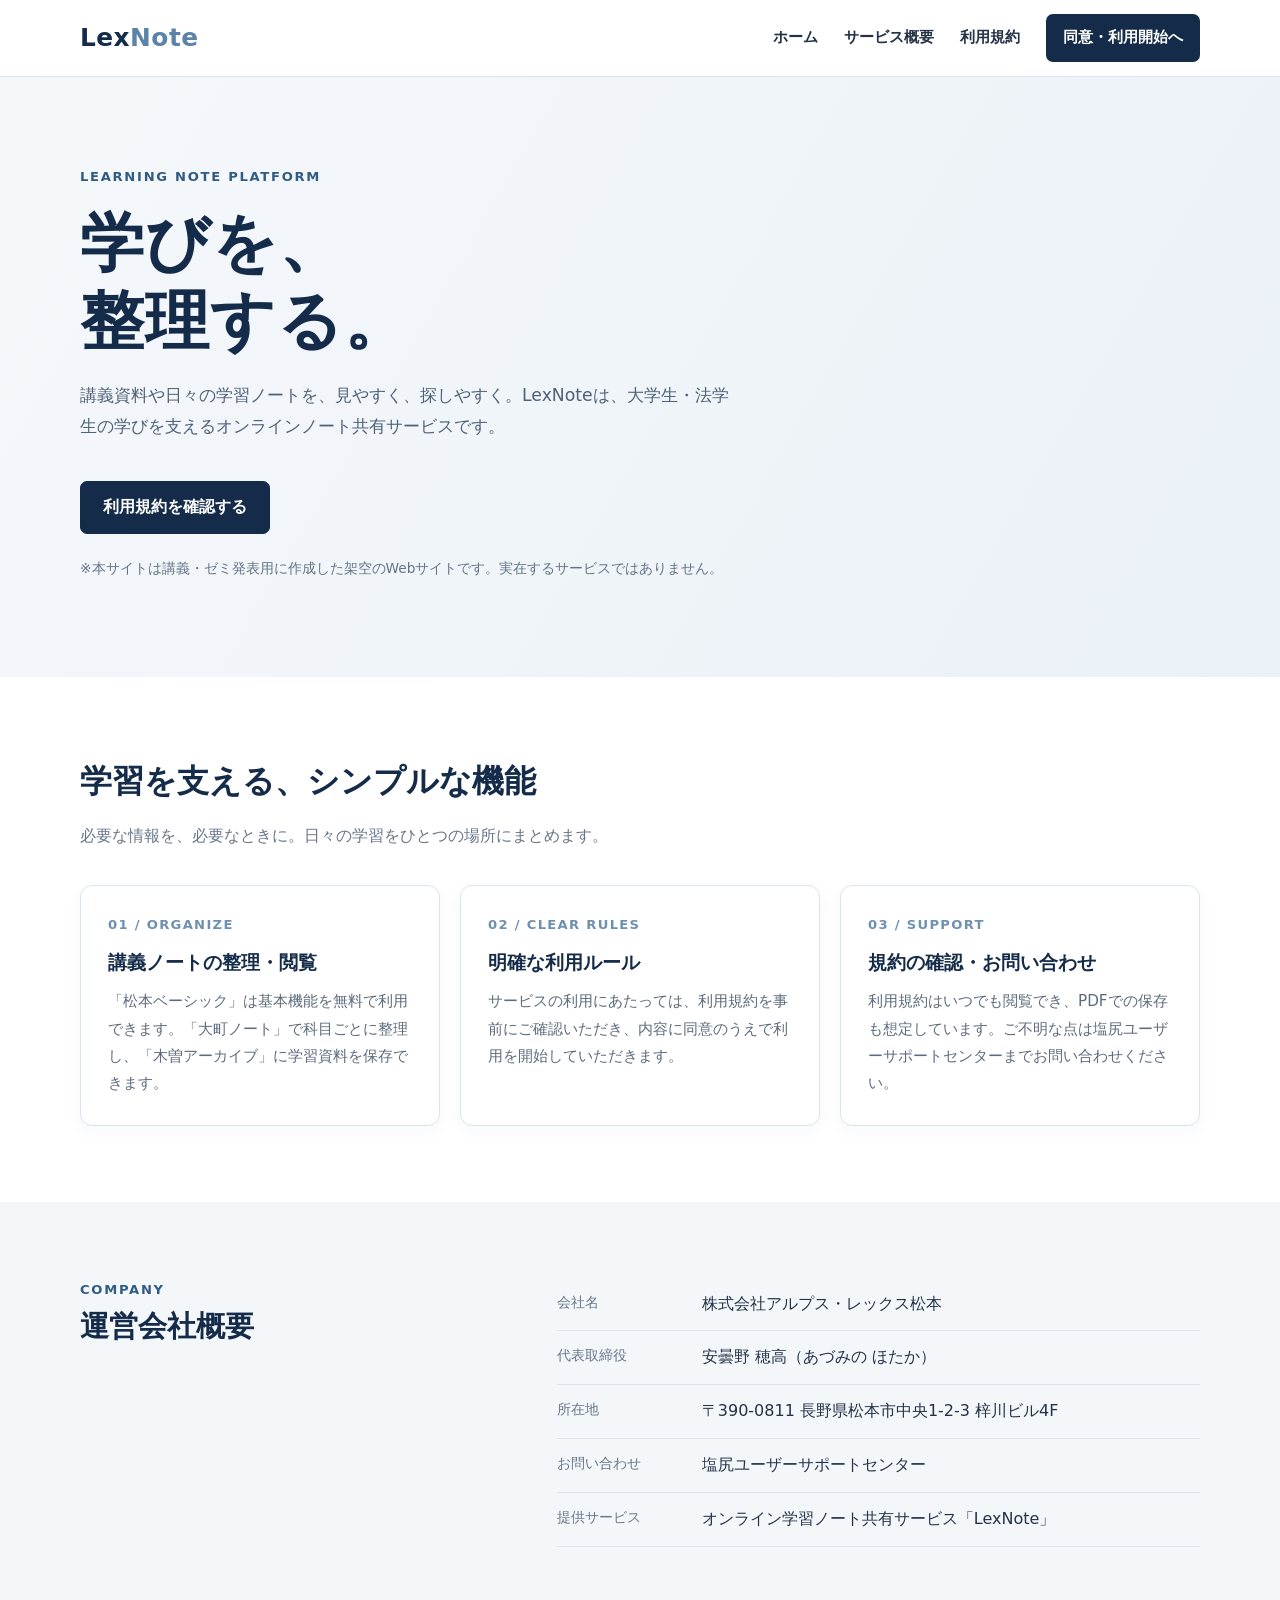
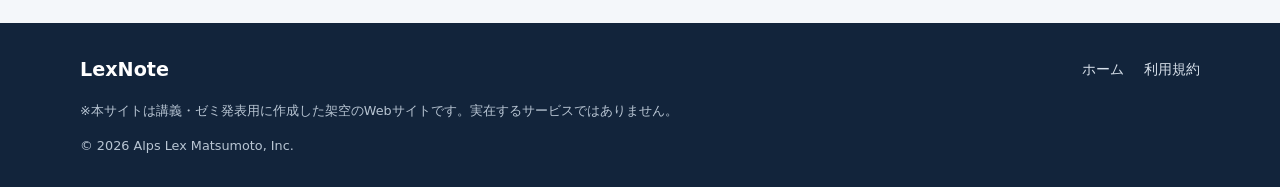
==== commit d4948f3f: "Add files via upload" ====
--- a/index.html
+++ b/index.html
@@ -1,74 +1,12 @@
 <!doctype html>
-<html lang="ja">
-<head>
-  <meta charset="utf-8">
-  <meta name="viewport" content="width=device-width, initial-scale=1">
-  <meta name="description" content="LexNoteは、講義資料や学習ノートを整理・共有できるオンライン学習ノートサービスです。">
-  <meta name="theme-color" content="#172b4d">
-  <title>LexNote｜学びを、整理する。</title>
-  <link rel="stylesheet" href="./assets/style.css">
-  <script src="./assets/main.js" defer></script>
-</head>
-<body>
-  <header class="site-header">
-    <div class="container header-inner">
-      <a class="brand" href="./index.html" aria-label="LexNote ホーム"><span class="brand-mark">L</span><span>Lex<span class="brand-light">Note</span></span></a>
-      <button class="menu-toggle" type="button" aria-expanded="false" aria-controls="primary-nav" aria-label="メニューを開く"><span></span><span></span><span></span></button>
-      <nav class="primary-nav" id="primary-nav" aria-label="メインナビゲーション">
-        <a class="active" href="./index.html">ホーム</a>
-        <a href="#features">サービス概要</a>
-        <a href="./terms.html">利用規約</a>
-      </nav>
-    </div>
-  </header>
-
-  <main>
-    <section class="hero">
-      <div class="container hero-grid">
-        <div class="hero-copy">
-          <div class="eyebrow"><span class="eyebrow-line"></span> YOUR STUDY, ORGANIZED</div>
-          <h1>学びを、<br><span>整理する。</span></h1>
-          <p class="hero-lead">講義資料も、日々のノートも。必要な学びをひとつにまとめ、あなたの学習をもっとスムーズに。</p>
-          <p class="fiction-note">※本サイトは講義・ゼミ発表用に作成した架空のWebサイトです。実在するサービスではありません。</p>
-          <a class="button button-primary" href="./terms.html">利用規約を確認する <span aria-hidden="true">→</span></a>
-        </div>
-        <div class="hero-visual" aria-label="ノートを整理するイメージ">
-          <div class="visual-orbit orbit-one"></div><div class="visual-orbit orbit-two"></div>
-          <div class="note-window">
-            <div class="window-top"><span></span><span></span><span></span><b>LexNote workspace</b></div>
-            <div class="window-body">
-              <aside class="mock-sidebar"><i></i><i></i><i></i><i></i></aside>
-              <div class="mock-content">
-                <div class="mock-label">MY LIBRARY</div><div class="mock-title"></div><div class="mock-line long"></div><div class="mock-line"></div>
-                <div class="mock-cards"><div><b>01</b><span></span><span></span></div><div><b>02</b><span></span><span></span></div></div>
-                <div class="mock-note"><span class="mock-dot"></span><div><span></span><span></span></div></div>
-              </div>
-            </div>
-          </div>
-          <div class="floating-tag tag-top"><span class="tag-icon">✓</span> ノートを一元管理</div>
-          <div class="floating-tag tag-bottom"><span class="tag-icon tag-blue">⌁</span> 学びをシェア</div>
-        </div>
-      </div>
-    </section>
-
-    <section class="trust-strip"><div class="container trust-inner"><span>LEARN WITH CLARITY</span><p>学習の記録を、見やすく。使いやすく。</p><span class="trust-symbol">✳</span></div></section>
-
-    <section class="section features-section" id="features">
-      <div class="container">
-        <div class="section-heading"><div><div class="eyebrow">WHAT YOU CAN DO</div><h2>学習を支える、<br class="mobile-break">3つの特徴。</h2></div><p>毎日の学習に寄り添う、シンプルな機能を揃えました。</p></div>
-        <div class="feature-grid">
-          <article class="feature-card"><div class="feature-number">01 <span>ORGANIZE</span></div><div class="feature-icon icon-stack">▤</div><h3>講義ノートの整理・閲覧</h3><p>「松本ベーシック」の基本機能は無料。大町ノートや木曽アーカイブを使って、講義ごとの資料やノートを整理できます。</p><a href="./terms.html" class="text-link">利用条件を見る <span>→</span></a></article>
-          <article class="feature-card"><div class="feature-number">02 <span>GUIDELINES</span></div><div class="feature-icon icon-check">✓</div><h3>明確な利用ルール</h3><p>サービスの利用にあたって大切なルールを、利用開始前に利用規約としてご案内します。</p><a href="./terms.html" class="text-link">利用規約を読む <span>→</span></a></article>
-          <article class="feature-card"><div class="feature-number">03 <span>SUPPORT</span></div><div class="feature-icon icon-doc">▧</div><h3>規約の確認・問い合わせ対応</h3><p>利用規約はいつでも閲覧でき、PDFでの保存も想定しています。ご不明点は塩尻ユーザーサポートセンターへお問い合わせください。</p><a href="./terms.html#terms-start" class="text-link">規約を確認する <span>→</span></a></article>
-        </div>
-      </div>
-    </section>
-
-    <section class="cta-section"><div class="container cta-inner"><div><div class="eyebrow eyebrow-light">START WITH THE GUIDELINES</div><h2>まずは、利用ルールの確認から。</h2><p>安心してサービスをご利用いただくために、利用規約をご確認ください。</p></div><a class="button button-white" href="./terms.html">利用規約を確認する <span>→</span></a></div></section>
-
-    <section class="section company-section"><div class="container company-inner"><div><div class="eyebrow">ABOUT US</div><h2>運営会社</h2><p class="company-description">学びを支える環境づくりを通じて、一人ひとりの知的な活動をサポートします。</p></div><dl class="company-table"><div><dt>会社名</dt><dd>株式会社アルプス・レックス松本</dd></div><div><dt>代表取締役</dt><dd>安曇野 穂高（あづみの ほたか）</dd></div><div><dt>所在地</dt><dd>〒390-0811 長野県松本市中央1-2-3 梓川ビル4F</dd></div></dl></div></section>
-  </main>
-
-  <footer class="site-footer"><div class="container footer-main"><a class="brand brand-footer" href="./index.html"><span class="brand-mark">L</span><span>Lex<span class="brand-light">Note</span></span></a><div class="footer-links"><a href="./index.html">ホーム</a><a href="#features">サービス概要</a><a href="./terms.html">利用規約</a></div></div><div class="container footer-bottom"><p>※本サイトは講義・ゼミ発表用に作成した架空のWebサイトです。実在するサービスではありません。</p><span>© 2026 Alps Lex Matsumoto, Inc.</span></div></footer>
-</body>
-</html>+<html lang="ja"><head><meta charset="utf-8"><meta name="viewport" content="width=device-width, initial-scale=1"><meta name="description" content="講義資料や学習ノートを整理・共有できるオンライン学習ノートサービス LexNote。"><title>LexNote｜学びを、整理する。</title><link rel="stylesheet" href="./styles.css"></head><body>
+<header class="site-header"><div class="container header-inner"><a class="brand" href="./index.html" aria-label="LexNote ホーム">Lex<span>Note</span></a><nav class="nav" aria-label="メインナビゲーション"><a href="./index.html">ホーム</a><a href="./index.html#service">サービス概要</a><a href="./terms.html">利用規約</a><a class="nav-cta" href="./terms.html">同意・利用開始へ</a></nav></div></header>
+<main>
+<section class="hero"><div class="container"><div class="eyebrow">LEARNING NOTE PLATFORM</div><h1>学びを、<br>整理する。</h1><p>講義資料や日々の学習ノートを、見やすく、探しやすく。LexNoteは、大学生・法学生の学びを支えるオンラインノート共有サービスです。</p><a class="button" href="./terms.html">利用規約を確認する</a><p class="notice">※本サイトは講義・ゼミ発表用に作成した架空のWebサイトです。実在するサービスではありません。</p></div></section>
+<section class="section" id="service"><div class="container"><h2 class="section-heading">学習を支える、シンプルな機能</h2><p class="section-lead">必要な情報を、必要なときに。日々の学習をひとつの場所にまとめます。</p><div class="cards">
+<article class="card"><div class="card-num">01 / ORGANIZE</div><h3>講義ノートの整理・閲覧</h3><p>「松本ベーシック」は基本機能を無料で利用できます。「大町ノート」で科目ごとに整理し、「木曽アーカイブ」に学習資料を保存できます。</p></article>
+<article class="card"><div class="card-num">02 / CLEAR RULES</div><h3>明確な利用ルール</h3><p>サービスの利用にあたっては、利用規約を事前にご確認いただき、内容に同意のうえで利用を開始していただきます。</p></article>
+<article class="card"><div class="card-num">03 / SUPPORT</div><h3>規約の確認・お問い合わせ</h3><p>利用規約はいつでも閲覧でき、PDFでの保存も想定しています。ご不明な点は塩尻ユーザーサポートセンターまでお問い合わせください。</p></article>
+</div></div></section>
+<section class="section alt"><div class="container company"><div><div class="eyebrow">COMPANY</div><h2>運営会社概要</h2></div><dl><dt>会社名</dt><dd>株式会社アルプス・レックス松本</dd><dt>代表取締役</dt><dd>安曇野 穂高（あづみの ほたか）</dd><dt>所在地</dt><dd>〒390-0811 長野県松本市中央1-2-3 梓川ビル4F</dd><dt>お問い合わせ</dt><dd>塩尻ユーザーサポートセンター</dd><dt>提供サービス</dt><dd>オンライン学習ノート共有サービス「LexNote」</dd></dl></div></section>
+</main><footer class="site-footer"><div class="container"><div class="footer-inner"><a class="footer-brand" href="./index.html">LexNote</a><div class="footer-links"><a href="./index.html">ホーム</a><a href="./terms.html">利用規約</a></div></div><div class="footer-note">※本サイトは講義・ゼミ発表用に作成した架空のWebサイトです。実在するサービスではありません。</div><div class="footer-note">© 2026 Alps Lex Matsumoto, Inc.</div></div></footer></body></html>
--- a/styles.css
+++ b/styles.css
@@ -0,0 +1,5 @@
+
+:root{--navy:#142b49;--blue:#315b83;--ink:#243247;--muted:#68778a;--line:#dce4ec;--soft:#f4f7fa;--white:#fff;--accent:#dceaf6}
+*{box-sizing:border-box}html{scroll-behavior:smooth}body{margin:0;color:var(--ink);font-family:system-ui,-apple-system,"Hiragino Kaku Gothic ProN","Yu Gothic",Meiryo,sans-serif;line-height:1.8;background:#fff}a{color:inherit;text-decoration:none}a:hover{color:#426e9a}.container{width:min(1120px,calc(100% - 40px));margin:auto}.site-header{border-bottom:1px solid var(--line);background:rgba(255,255,255,.96)}.header-inner{min-height:76px;display:flex;align-items:center;justify-content:space-between;gap:24px}.brand{font-size:1.55rem;font-weight:800;letter-spacing:.02em;color:var(--navy)}.brand span{color:#5b83a8}.nav{display:flex;align-items:center;gap:26px;font-size:.94rem;font-weight:600}.nav .nav-cta{background:var(--navy);color:white;padding:10px 17px;border-radius:7px}.hero{background:linear-gradient(120deg,#f5f8fb 0%,#eaf1f7 100%);padding:88px 0 82px}.eyebrow{color:var(--blue);font-size:.82rem;font-weight:800;letter-spacing:.13em;text-transform:uppercase}.hero h1{font-size:clamp(2.35rem,5vw,4.1rem);line-height:1.22;letter-spacing:.015em;color:var(--navy);margin:15px 0 20px}.hero p{max-width:650px;color:#506176;font-size:1.08rem}.button{display:inline-flex;align-items:center;justify-content:center;min-height:48px;padding:11px 22px;border-radius:7px;background:var(--navy);color:white;font-weight:700;border:1px solid var(--navy);cursor:pointer;font:inherit;font-weight:700}.button:hover{background:#24496e;color:white}.hero .button{margin-top:22px}.notice{font-size:.86rem!important;color:#657386!important;margin-top:22px}.section{padding:76px 0}.section.alt{background:var(--soft)}.section-heading{margin:0 0 12px;color:var(--navy);font-size:2rem}.section-lead{margin:0 0 34px;color:var(--muted)}.cards{display:grid;grid-template-columns:repeat(3,1fr);gap:20px}.card{border:1px solid var(--line);border-radius:12px;padding:27px;background:white;box-shadow:0 5px 18px rgba(23,48,77,.035)}.card-num{font-size:.82rem;color:#6e91b2;font-weight:800;letter-spacing:.1em}.card h3{color:var(--navy);margin:9px 0}.card p{margin:0;color:#5d6b7d;font-size:.95rem}.company{display:grid;grid-template-columns:.8fr 1.2fr;gap:48px;align-items:start}.company h2{color:var(--navy);font-size:1.8rem;margin:0}.company dl{display:grid;grid-template-columns:145px 1fr;margin:0}.company dt,.company dd{padding:12px 0;border-bottom:1px solid var(--line);margin:0}.company dt{color:var(--muted);font-size:.9rem}.site-footer{background:#12243b;color:#d8e1eb;padding:30px 0}.footer-inner{display:flex;justify-content:space-between;gap:20px;align-items:center}.footer-brand{font-weight:800;font-size:1.2rem;color:white}.footer-links{display:flex;gap:20px;font-size:.9rem}.footer-note{font-size:.8rem;color:#b8c5d3;margin-top:12px}
+.page-hero{background:var(--soft);padding:42px 0;border-bottom:1px solid var(--line)}.page-hero h1{color:var(--navy);margin:0;font-size:2rem}.page-hero p{margin:8px 0 0;color:var(--muted);font-size:.9rem}.terms-wrap{width:min(920px,calc(100% - 40px));margin:42px auto 76px}.terms-intro{padding:20px 24px;background:#f7f9fb;border:1px solid var(--line);border-radius:8px;margin-bottom:30px;font-size:.9rem;color:#59697b}.terms-intro strong{color:var(--navy)}.terms-article h2{font-size:1.13rem;color:var(--navy);margin:30px 0 10px;padding-bottom:8px;border-bottom:1px solid var(--line)}.terms-article p{margin:8px 0;font-size:.95rem;line-height:1.95}.terms-article ol{padding-left:1.7rem;margin:8px 0}.terms-article li{padding-left:3px;margin:7px 0;font-size:.95rem;line-height:1.9}.article-date{text-align:right;color:var(--muted);font-size:.9rem;margin-top:36px}.agreement{margin-top:34px;padding:26px;border:1px solid #b9c9d8;border-radius:10px;background:#f7fafc}.agreement h2{font-size:1.15rem;color:var(--navy);margin:0 0 12px}.agree-row{display:flex;align-items:flex-start;gap:12px;margin:14px 0 20px}.agree-row input{width:21px;height:21px;flex:0 0 21px;margin-top:4px;accent-color:var(--navy)}.agreement-actions{display:flex;align-items:center;gap:16px;flex-wrap:wrap}.feedback{margin:14px 0 0;padding:12px 14px;border-radius:7px;display:none;font-size:.92rem}.feedback.show{display:block}.feedback.error{background:#fff1ef;color:#9b3024;border:1px solid #f0c6c0}.feedback.success{background:#edf7f0;color:#23613a;border:1px solid #c5e4ce}.small{font-size:.85rem;color:var(--muted)}
+@media(max-width:760px){.container{width:min(100% - 32px,600px)}.header-inner{align-items:flex-start;flex-direction:column;padding:14px 0;gap:10px}.nav{width:100%;gap:8px;justify-content:space-between;flex-wrap:wrap;font-size:.85rem}.nav a{padding:7px 4px}.nav .nav-cta{padding:8px 11px}.hero{padding:60px 0}.cards{grid-template-columns:1fr}.section{padding:54px 0}.company{grid-template-columns:1fr;gap:18px}.company dl{grid-template-columns:112px 1fr}.footer-inner{align-items:flex-start;flex-direction:column}.footer-links{flex-wrap:wrap}.terms-wrap{width:calc(100% - 32px);margin:28px auto 54px}.terms-article p,.terms-article li{font-size:.92rem}.agreement{padding:20px}.agreement-actions .button{width:100%}}
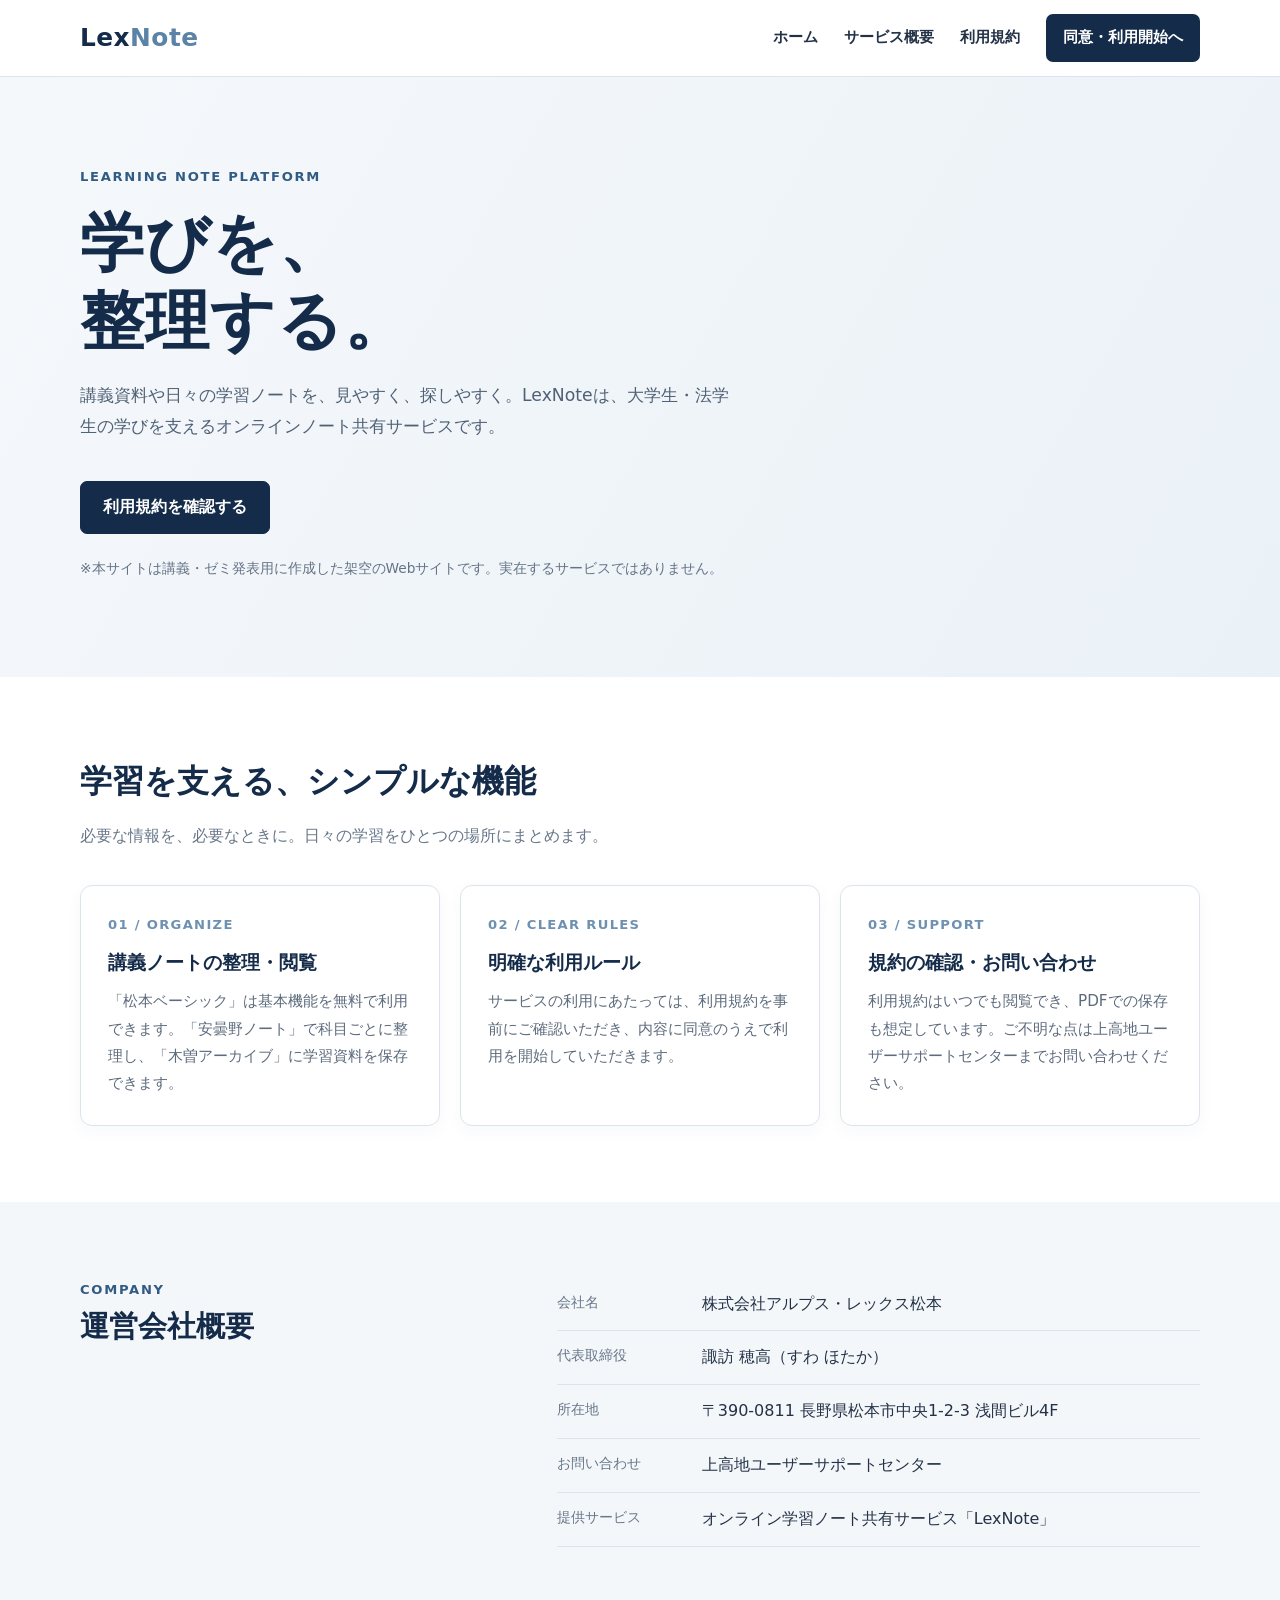
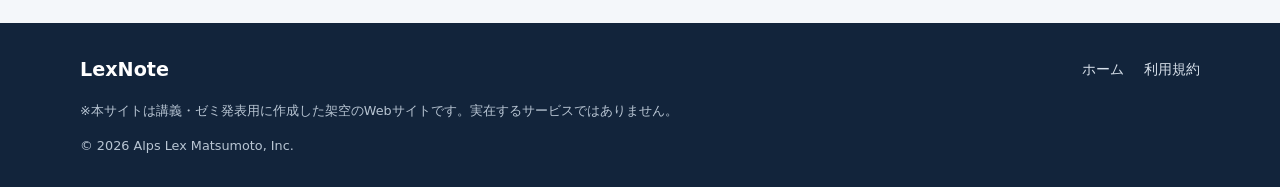
==== commit da09c276: "Update index.html" ====
--- a/index.html
+++ b/index.html
@@ -4,9 +4,9 @@
 <main>
 <section class="hero"><div class="container"><div class="eyebrow">LEARNING NOTE PLATFORM</div><h1>学びを、<br>整理する。</h1><p>講義資料や日々の学習ノートを、見やすく、探しやすく。LexNoteは、大学生・法学生の学びを支えるオンラインノート共有サービスです。</p><a class="button" href="./terms.html">利用規約を確認する</a><p class="notice">※本サイトは講義・ゼミ発表用に作成した架空のWebサイトです。実在するサービスではありません。</p></div></section>
 <section class="section" id="service"><div class="container"><h2 class="section-heading">学習を支える、シンプルな機能</h2><p class="section-lead">必要な情報を、必要なときに。日々の学習をひとつの場所にまとめます。</p><div class="cards">
-<article class="card"><div class="card-num">01 / ORGANIZE</div><h3>講義ノートの整理・閲覧</h3><p>「松本ベーシック」は基本機能を無料で利用できます。「大町ノート」で科目ごとに整理し、「木曽アーカイブ」に学習資料を保存できます。</p></article>
+<article class="card"><div class="card-num">01 / ORGANIZE</div><h3>講義ノートの整理・閲覧</h3><p>「松本ベーシック」は基本機能を無料で利用できます。「安曇野ノート」で科目ごとに整理し、「木曽アーカイブ」に学習資料を保存できます。</p></article>
 <article class="card"><div class="card-num">02 / CLEAR RULES</div><h3>明確な利用ルール</h3><p>サービスの利用にあたっては、利用規約を事前にご確認いただき、内容に同意のうえで利用を開始していただきます。</p></article>
-<article class="card"><div class="card-num">03 / SUPPORT</div><h3>規約の確認・お問い合わせ</h3><p>利用規約はいつでも閲覧でき、PDFでの保存も想定しています。ご不明な点は塩尻ユーザーサポートセンターまでお問い合わせください。</p></article>
+<article class="card"><div class="card-num">03 / SUPPORT</div><h3>規約の確認・お問い合わせ</h3><p>利用規約はいつでも閲覧でき、PDFでの保存も想定しています。ご不明な点は上高地ユーザーサポートセンターまでお問い合わせください。</p></article>
 </div></div></section>
-<section class="section alt"><div class="container company"><div><div class="eyebrow">COMPANY</div><h2>運営会社概要</h2></div><dl><dt>会社名</dt><dd>株式会社アルプス・レックス松本</dd><dt>代表取締役</dt><dd>安曇野 穂高（あづみの ほたか）</dd><dt>所在地</dt><dd>〒390-0811 長野県松本市中央1-2-3 梓川ビル4F</dd><dt>お問い合わせ</dt><dd>塩尻ユーザーサポートセンター</dd><dt>提供サービス</dt><dd>オンライン学習ノート共有サービス「LexNote」</dd></dl></div></section>
-</main><footer class="site-footer"><div class="container"><div class="footer-inner"><a class="footer-brand" href="./index.html">LexNote</a><div class="footer-links"><a href="./index.html">ホーム</a><a href="./terms.html">利用規約</a></div></div><div class="footer-note">※本サイトは講義・ゼミ発表用に作成した架空のWebサイトです。実在するサービスではありません。</div><div class="footer-note">© 2026 Alps Lex Matsumoto, Inc.</div></div></footer></body></html>+<section class="section alt"><div class="container company"><div><div class="eyebrow">COMPANY</div><h2>運営会社概要</h2></div><dl><dt>会社名</dt><dd>株式会社アルプス・レックス松本</dd><dt>代表取締役</dt><dd>諏訪 穂高（すわ ほたか）</dd><dt>所在地</dt><dd>〒390-0811 長野県松本市中央1-2-3 浅間ビル4F</dd><dt>お問い合わせ</dt><dd>上高地ユーザーサポートセンター</dd><dt>提供サービス</dt><dd>オンライン学習ノート共有サービス「LexNote」</dd></dl></div></section>
+</main><footer class="site-footer"><div class="container"><div class="footer-inner"><a class="footer-brand" href="./index.html">LexNote</a><div class="footer-links"><a href="./index.html">ホーム</a><a href="./terms.html">利用規約</a></div></div><div class="footer-note">※本サイトは講義・ゼミ発表用に作成した架空のWebサイトです。実在するサービスではありません。</div><div class="footer-note">© 2026 Alps Lex Matsumoto, Inc.</div></div></footer></body></html>
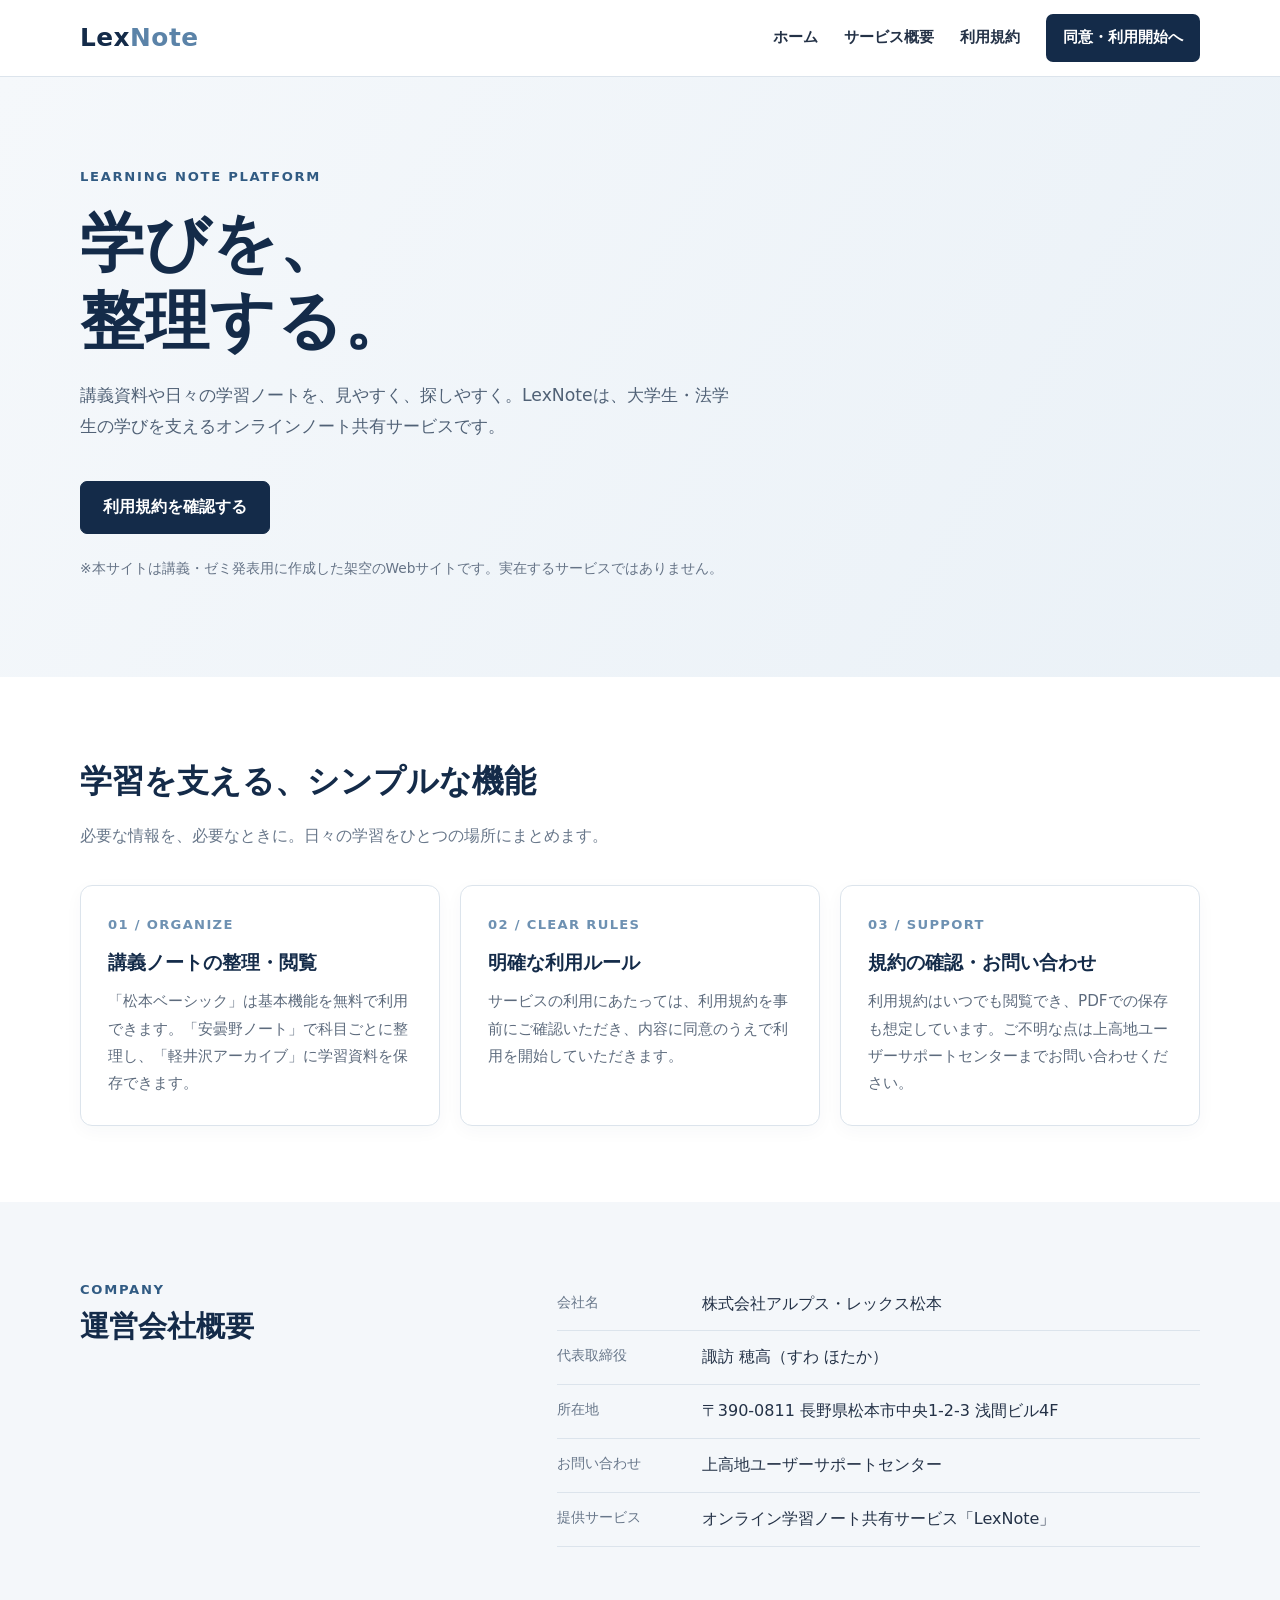
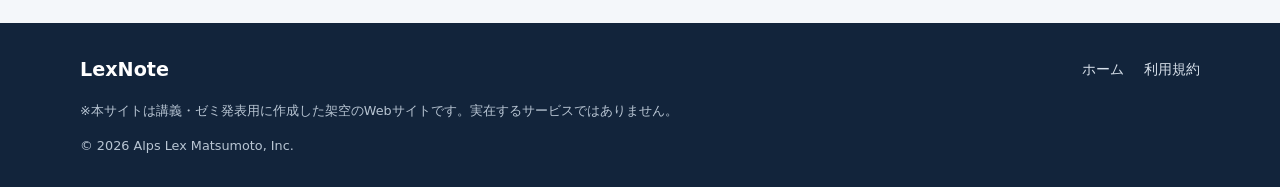
==== commit f9792dfd: "Update index.html" ====
--- a/index.html
+++ b/index.html
@@ -4,7 +4,7 @@
 <main>
 <section class="hero"><div class="container"><div class="eyebrow">LEARNING NOTE PLATFORM</div><h1>学びを、<br>整理する。</h1><p>講義資料や日々の学習ノートを、見やすく、探しやすく。LexNoteは、大学生・法学生の学びを支えるオンラインノート共有サービスです。</p><a class="button" href="./terms.html">利用規約を確認する</a><p class="notice">※本サイトは講義・ゼミ発表用に作成した架空のWebサイトです。実在するサービスではありません。</p></div></section>
 <section class="section" id="service"><div class="container"><h2 class="section-heading">学習を支える、シンプルな機能</h2><p class="section-lead">必要な情報を、必要なときに。日々の学習をひとつの場所にまとめます。</p><div class="cards">
-<article class="card"><div class="card-num">01 / ORGANIZE</div><h3>講義ノートの整理・閲覧</h3><p>「松本ベーシック」は基本機能を無料で利用できます。「安曇野ノート」で科目ごとに整理し、「木曽アーカイブ」に学習資料を保存できます。</p></article>
+<article class="card"><div class="card-num">01 / ORGANIZE</div><h3>講義ノートの整理・閲覧</h3><p>「松本ベーシック」は基本機能を無料で利用できます。「安曇野ノート」で科目ごとに整理し、「軽井沢アーカイブ」に学習資料を保存できます。</p></article>
 <article class="card"><div class="card-num">02 / CLEAR RULES</div><h3>明確な利用ルール</h3><p>サービスの利用にあたっては、利用規約を事前にご確認いただき、内容に同意のうえで利用を開始していただきます。</p></article>
 <article class="card"><div class="card-num">03 / SUPPORT</div><h3>規約の確認・お問い合わせ</h3><p>利用規約はいつでも閲覧でき、PDFでの保存も想定しています。ご不明な点は上高地ユーザーサポートセンターまでお問い合わせください。</p></article>
 </div></div></section>
